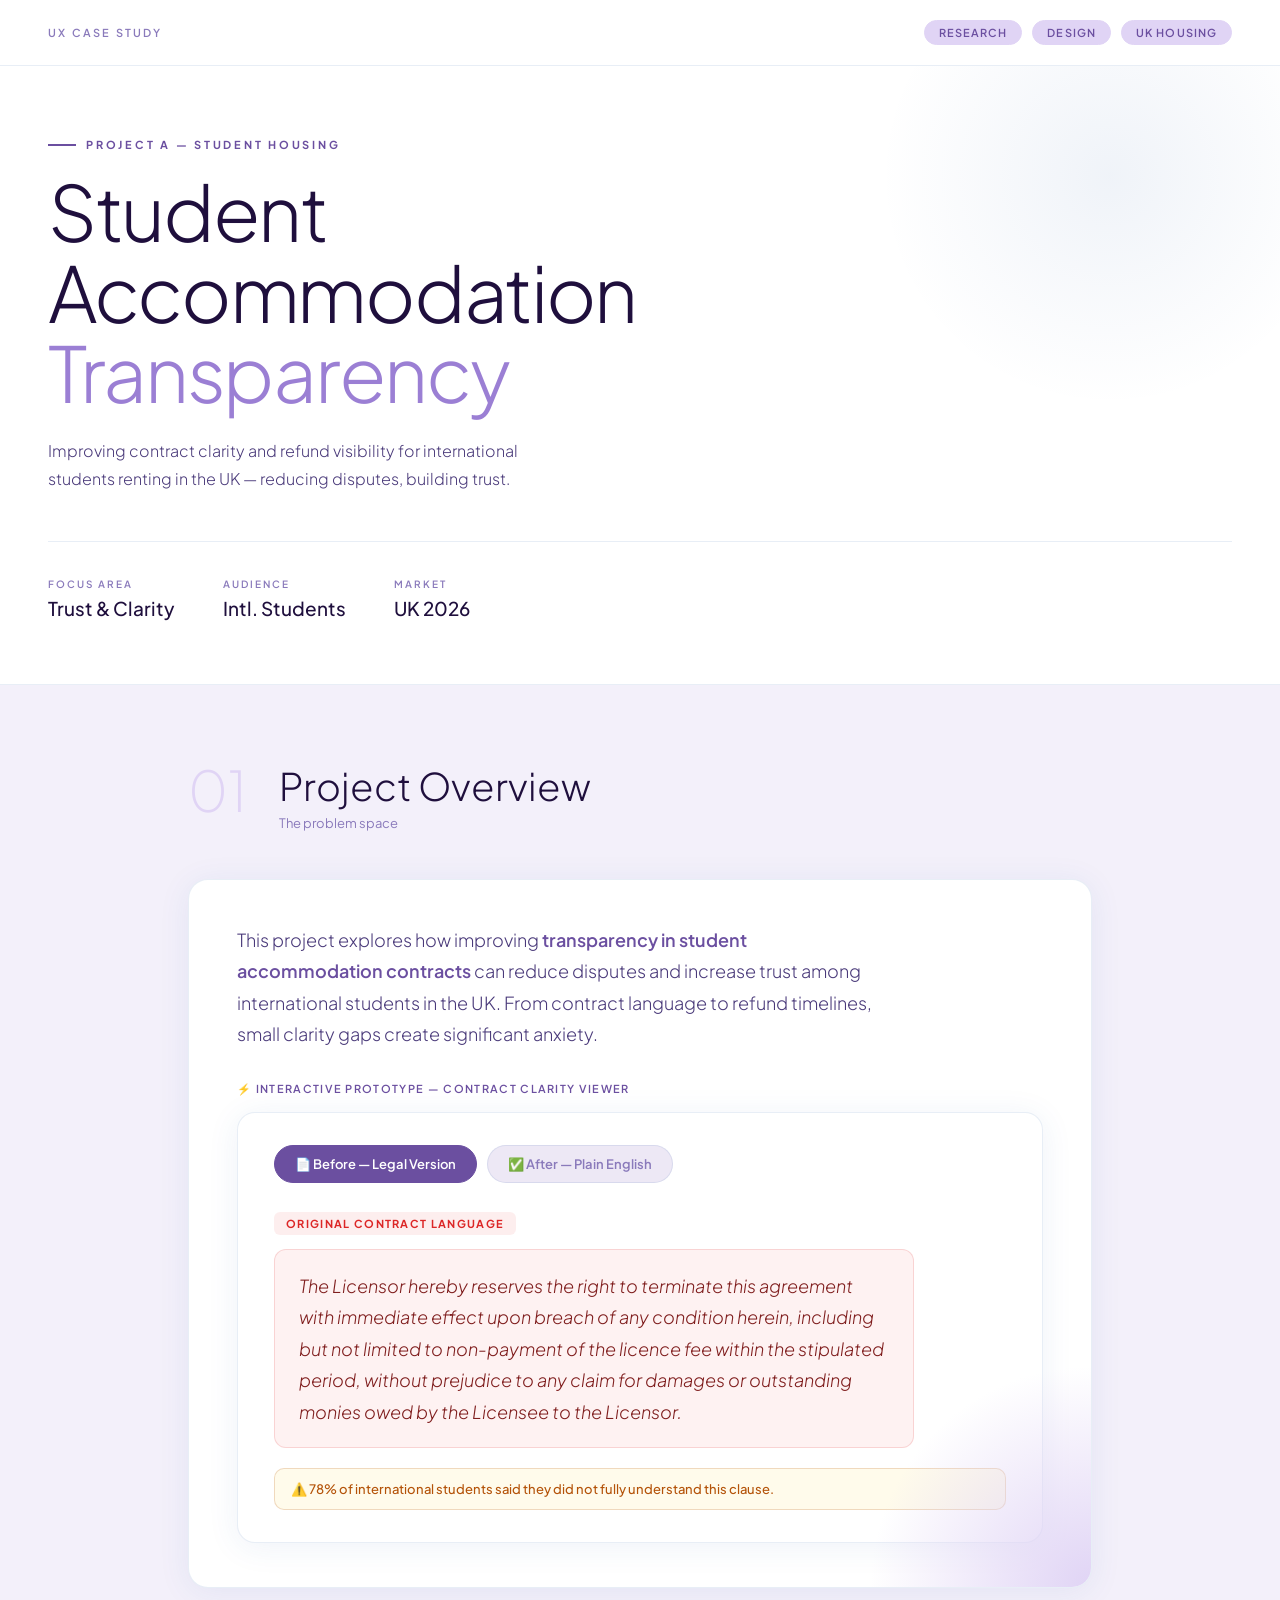
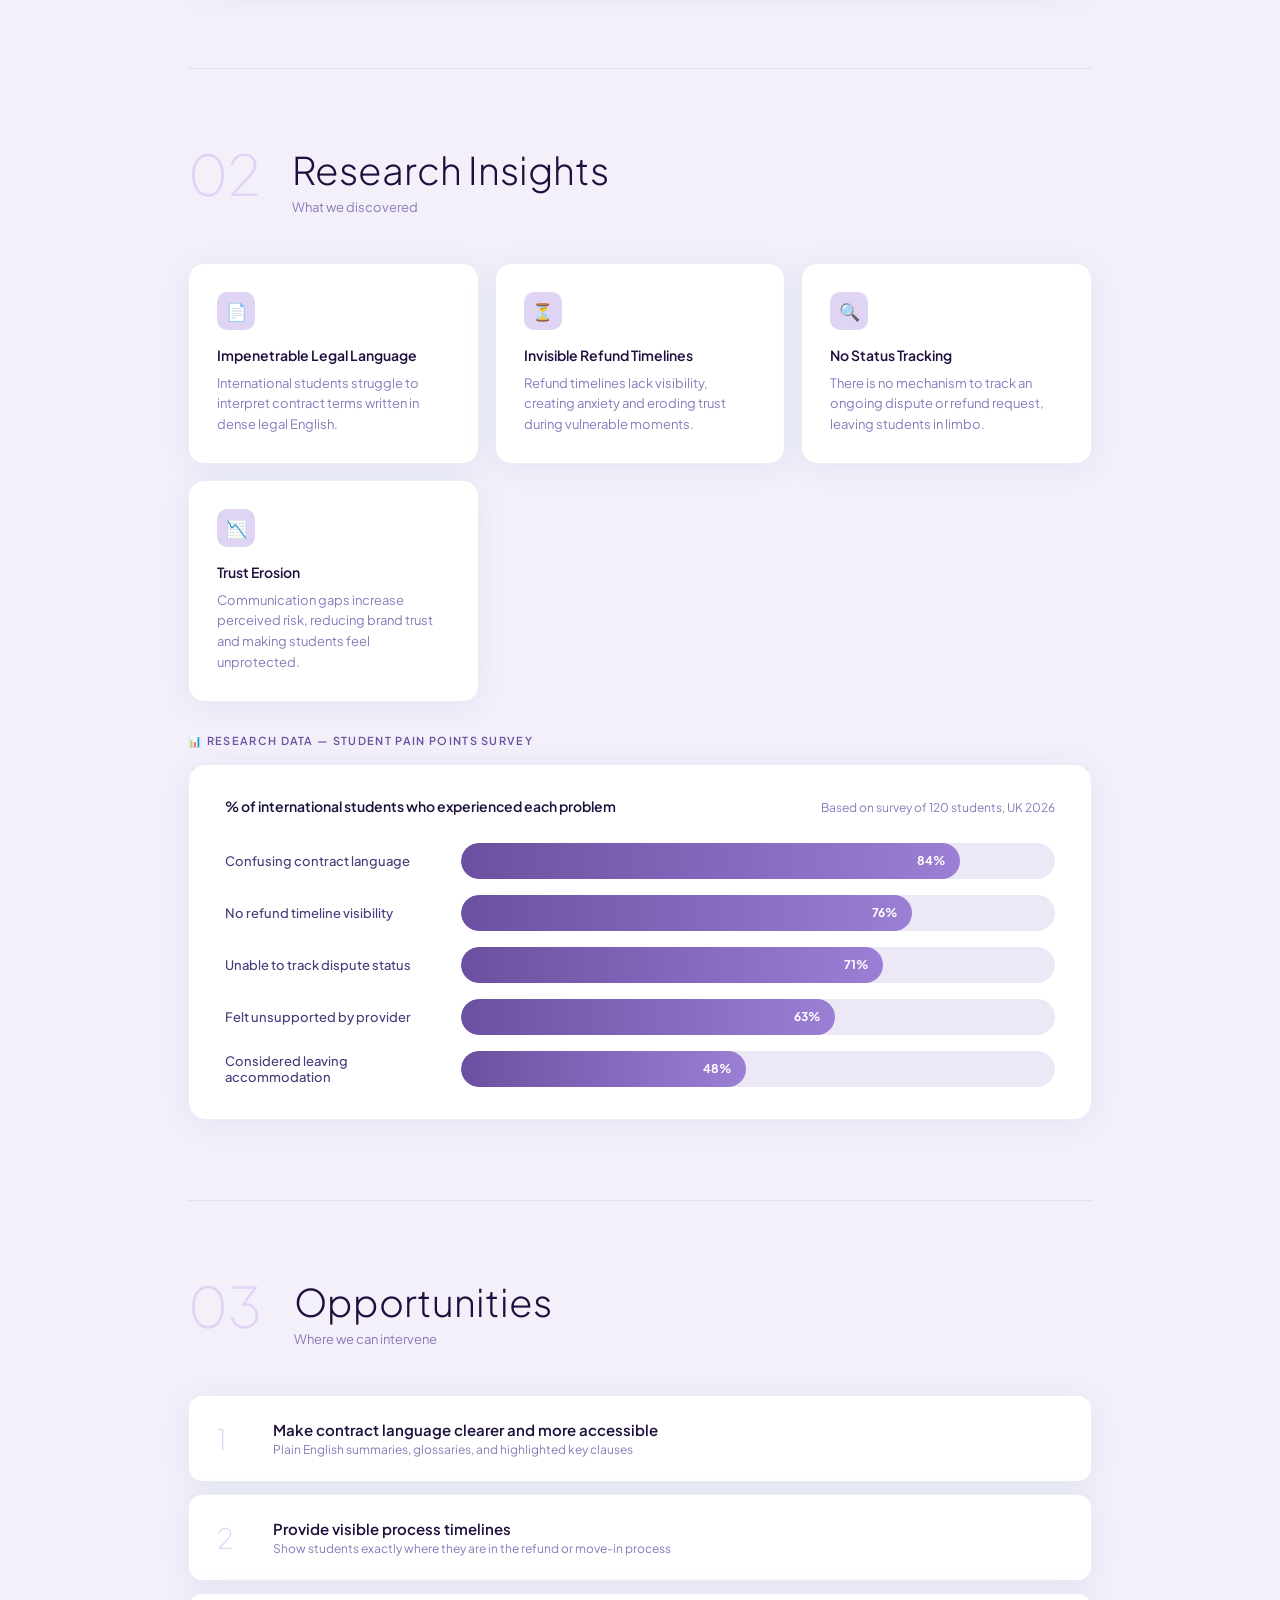
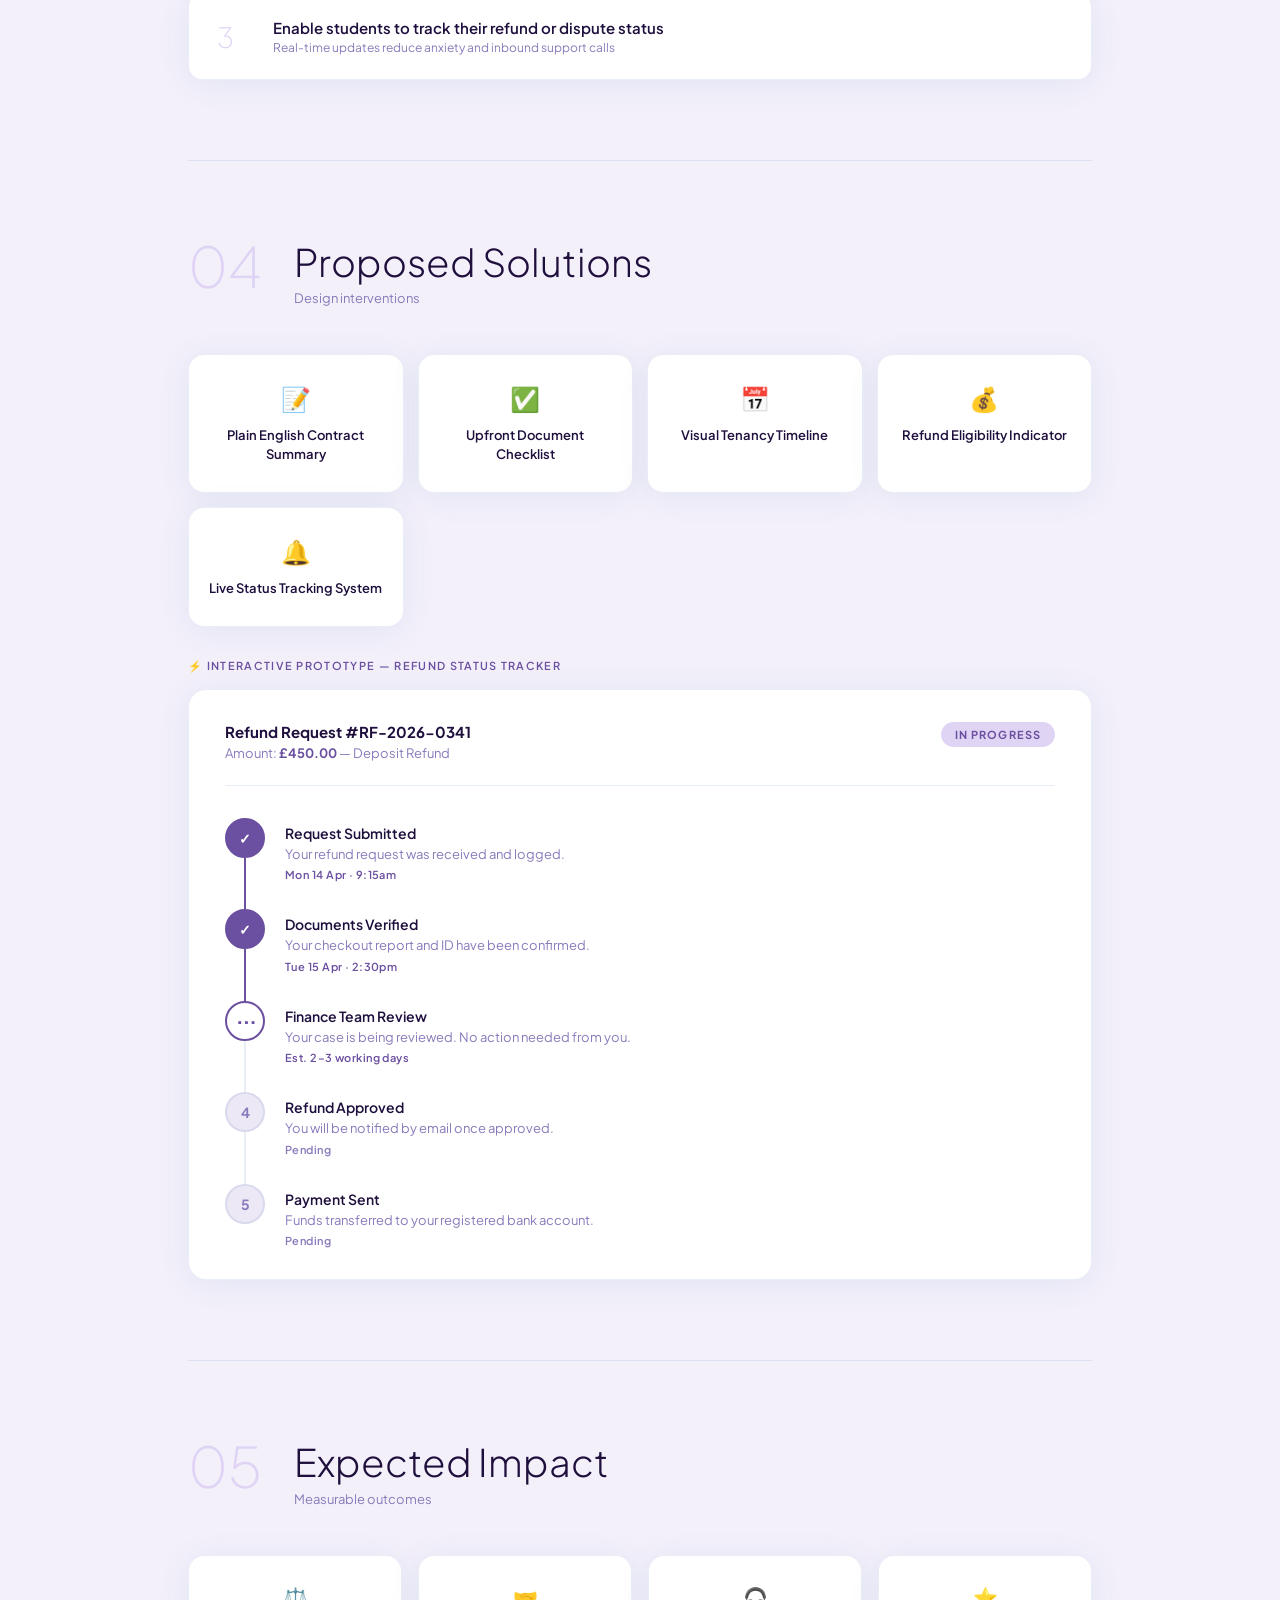
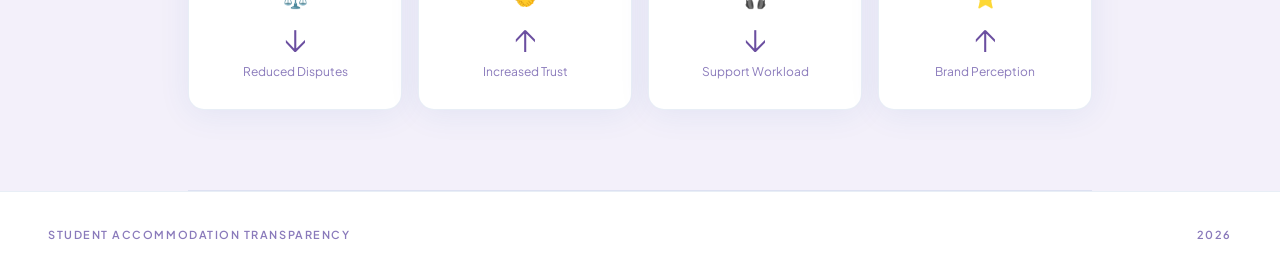
==== accommodation.html @ 25f8f803 "Add files via upload" ====
<!DOCTYPE html>
<html lang="en">
<head>
  <meta charset="UTF-8">
  <meta name="viewport" content="width=device-width, initial-scale=1.0">
  <title>Student Accommodation Transparency</title>
  <link rel="preconnect" href="https://fonts.googleapis.com">
  <link href="https://fonts.googleapis.com/css2?family=Plus+Jakarta+Sans:wght@200;300;400;500;600&display=swap" rel="stylesheet">
  <style>
*, *::before, *::after { box-sizing: border-box; margin: 0; padding: 0; }

:root {
  --bg: #F3F0FA;
  --surface: #FFFFFF;
  --surface-2: #EDE8F5;
  --blue: #6B4FA0;
  --blue-light: #9B7FD4;
  --blue-pale: #E0D4F5;
  --ink: #1F0F3D;
  --ink-mid: #4A3A7A;
  --muted: #8A7ABB;
  --border: rgba(36, 87, 164, 0.1);
  --shadow: 0 4px 32px rgba(36, 87, 164, 0.08);
}

html { scroll-behavior: smooth; }

body {
  font-family: 'Plus Jakarta Sans', sans-serif;
  background: var(--bg);
  color: var(--ink);
  overflow-x: hidden;
}

/* ── NAV ── */
.nav {
  display: flex;
  justify-content: space-between;
  align-items: center;
  padding: 20px 48px;
  background: var(--surface);
  border-bottom: 1px solid var(--border);
  position: sticky;
  top: 0;
  z-index: 100;
}

.nav-label {
  font-size: 11px;
  letter-spacing: 0.2em;
  text-transform: uppercase;
  color: var(--muted);
  font-weight: 600;
}

.nav-tags { display: flex; gap: 10px; }

.tag {
  font-size: 11px;
  letter-spacing: 0.1em;
  text-transform: uppercase;
  padding: 5px 14px;
  border: 1px solid var(--blue-pale);
  border-radius: 100px;
  color: var(--blue);
  font-weight: 600;
  background: var(--blue-pale);
}

/* ── HERO ── */
.hero {
  padding: 72px 48px 64px;
  background: var(--surface);
  border-bottom: 1px solid var(--border);
  position: relative;
  overflow: hidden;
}

.hero::before {
  content: '';
  position: absolute;
  top: -140px; right: -80px;
  width: 500px; height: 500px;
  background: radial-gradient(circle, rgba(36, 87, 164, 0.07) 0%, transparent 65%);
  pointer-events: none;
}

.hero-eyebrow {
  font-size: 11px;
  letter-spacing: 0.25em;
  text-transform: uppercase;
  color: var(--blue);
  font-weight: 700;
  margin-bottom: 20px;
  display: flex;
  align-items: center;
  gap: 10px;
}

.hero-eyebrow::before {
  content: '';
  display: inline-block;
  width: 28px; height: 2px;
  background: var(--blue);
}

.hero-title {
  font-family: 'Plus Jakarta Sans', sans-serif;
  font-size: clamp(40px, 6vw, 80px);
  font-weight: 300;
  line-height: 1.05;
  letter-spacing: -0.03em;
  color: var(--ink);
  margin-bottom: 24px;
}

.hero-accent { color: var(--blue-light); }

.hero-desc {
  font-size: 16px;
  line-height: 1.75;
  color: var(--ink-mid);
  font-weight: 300;
  max-width: 500px;
  margin-bottom: 48px;
}

.hero-stats {
  display: flex;
  gap: 48px;
  padding-top: 36px;
  border-top: 1px solid var(--border);
  flex-wrap: wrap;
}

.stat-label {
  font-size: 10px;
  letter-spacing: 0.2em;
  text-transform: uppercase;
  color: var(--muted);
  font-weight: 600;
  margin-bottom: 6px;
}

.stat-value {
  font-family: 'Plus Jakarta Sans', sans-serif;
  font-size: 19px;
  font-weight: 500;
  color: var(--ink);
}

/* ── LAYOUT ── */
.container {
  max-width: 1000px;
  margin: 0 auto;
  padding: 0 48px;
}

.section {
  padding: 80px 0;
  border-bottom: 1px solid var(--border);
  opacity: 0;
  transform: translateY(28px);
  transition: opacity 0.7s ease, transform 0.7s ease;
}

.section.visible { opacity: 1; transform: none; }

.section-header {
  display: flex;
  align-items: flex-start;
  gap: 32px;
  margin-bottom: 48px;
}

.section-number {
  font-family: 'Plus Jakarta Sans', sans-serif;
  font-size: 56px;
  font-weight: 200;
  color: var(--blue-pale);
  line-height: 1;
  flex-shrink: 0;
  margin-top: -4px;
}

.section-title {
  font-family: 'Plus Jakarta Sans', sans-serif;
  font-size: clamp(24px, 3vw, 38px);
  font-weight: 300;
  line-height: 1.1;
  color: var(--ink);
}

.section-sub {
  font-size: 13px;
  color: var(--muted);
  margin-top: 8px;
  font-weight: 400;
}

/* ── OVERVIEW ── */
.overview-card {
  background: var(--surface);
  border: 1px solid var(--border);
  border-radius: 20px;
  padding: 44px 48px;
  box-shadow: var(--shadow);
  position: relative;
  overflow: hidden;
}

.overview-card::after {
  content: '';
  position: absolute;
  bottom: 0; right: 0;
  width: 240px; height: 240px;
  background: radial-gradient(circle at bottom right, var(--blue-pale), transparent 65%);
  pointer-events: none;
}

.overview-card p {
  font-size: 18px;
  line-height: 1.75;
  font-weight: 300;
  color: var(--ink-mid);
  max-width: 640px;
}

.overview-card p strong { color: var(--blue); font-weight: 600; }

/* ── MOCKUP FRAME ── */
.mockup-frame {
  width: 100%;
  height: 180px;
  background: var(--surface-2);
  border: 1.5px dashed var(--blue-pale);
  border-radius: 14px;
  margin-top: 28px;
  display: flex;
  align-items: center;
  justify-content: center;
  gap: 10px;
  color: var(--muted);
  font-size: 11px;
  letter-spacing: 0.18em;
  text-transform: uppercase;
  font-weight: 600;
}

/* ── RESEARCH INSIGHTS ── */
.insight-grid {
  display: grid;
  grid-template-columns: repeat(auto-fit, minmax(220px, 1fr));
  gap: 16px;
}

.insight-card {
  background: var(--surface);
  border: 1px solid var(--border);
  border-radius: 16px;
  padding: 28px;
  box-shadow: var(--shadow);
  transition: border-color 0.3s, transform 0.3s;
}

.insight-card:hover {
  border-color: var(--blue-light);
  transform: translateY(-4px);
}

.insight-icon {
  width: 38px; height: 38px;
  background: var(--blue-pale);
  border-radius: 10px;
  display: flex;
  align-items: center;
  justify-content: center;
  font-size: 17px;
  margin-bottom: 16px;
}

.insight-card h3 { font-size: 14px; font-weight: 600; line-height: 1.4; margin-bottom: 7px; }
.insight-card p  { font-size: 13px; color: var(--muted); line-height: 1.6; }

/* ── OPPORTUNITIES ── */
.opp-list { display: flex; flex-direction: column; gap: 12px; }

.opp-item {
  display: flex;
  align-items: center;
  gap: 24px;
  padding: 24px 28px;
  background: var(--surface);
  border: 1px solid var(--border);
  border-radius: 14px;
  box-shadow: var(--shadow);
  transition: border-color 0.3s;
}

.opp-item:hover { border-color: var(--blue-light); }

.opp-num {
  font-family: 'Plus Jakarta Sans', sans-serif;
  font-size: 28px;
  font-weight: 200;
  color: var(--blue-pale);
  width: 32px;
  flex-shrink: 0;
}

.opp-text { font-size: 15px; font-weight: 600; color: var(--ink); }
.opp-sub  { font-size: 12px; color: var(--muted); margin-top: 3px; }

/* ── SOLUTIONS ── */
.solution-grid {
  display: grid;
  grid-template-columns: repeat(auto-fit, minmax(170px, 1fr));
  gap: 14px;
}

.solution-card {
  background: var(--surface);
  border: 1px solid var(--border);
  border-radius: 16px;
  padding: 28px 18px;
  text-align: center;
  box-shadow: var(--shadow);
  transition: background 0.3s, border-color 0.3s, transform 0.3s;
}

.solution-card:hover {
  background: var(--blue-pale);
  border-color: var(--blue-light);
  transform: translateY(-5px);
}

.sol-icon { font-size: 24px; margin-bottom: 12px; }
.solution-card h3 { font-size: 13px; font-weight: 600; line-height: 1.45; color: var(--ink); }

/* ── IMPACT ── */
.impact-row {
  display: grid;
  grid-template-columns: repeat(4, 1fr);
  gap: 16px;
}

@media (max-width: 640px) {
  .impact-row { grid-template-columns: repeat(2, 1fr); }
}

.impact-card {
  background: var(--surface);
  border: 1px solid var(--border);
  border-radius: 16px;
  padding: 28px 16px;
  text-align: center;
  box-shadow: var(--shadow);
}

.impact-icon  { font-size: 20px; margin-bottom: 10px; }

.impact-value {
  font-family: 'Plus Jakarta Sans', sans-serif;
  font-size: 36px;
  font-weight: 300;
  color: var(--blue);
  line-height: 1;
  margin-bottom: 7px;
}

.impact-label { font-size: 12px; color: var(--muted); line-height: 1.5; }

/* ── FOOTER ── */
.footer {
  padding: 36px 48px;
  background: var(--surface);
  border-top: 1px solid var(--border);
  display: flex;
  justify-content: space-between;
  align-items: center;
  color: var(--muted);
  font-size: 11px;
  letter-spacing: 0.14em;
  text-transform: uppercase;
  font-weight: 600;
}

/* ── PROTO LABEL ── */
.proto-label {
  font-size: 11px; font-weight: 600; letter-spacing: 0.12em;
  text-transform: uppercase; color: var(--blue);
  margin-bottom: 16px; margin-top: 32px;
  display: flex; align-items: center; gap: 8px;
}

/* ── CONTRACT CLARITY VIEWER ── */
.contract-viewer {
  background: var(--surface);
  border: 1px solid var(--border);
  border-radius: 18px;
  padding: 32px 36px;
  box-shadow: var(--shadow);
}

.cv-toggle {
  display: flex; gap: 10px; margin-bottom: 28px; flex-wrap: wrap;
}

.cv-btn {
  padding: 10px 20px; border-radius: 100px;
  border: 1.5px solid var(--border);
  background: var(--surface-2); color: var(--muted);
  font-size: 13px; font-weight: 600;
  font-family: 'Plus Jakarta Sans', sans-serif;
  cursor: pointer; transition: all 0.25s;
}
.cv-btn.active {
  background: var(--blue); border-color: var(--blue);
  color: #fff;
}
.cv-btn:hover:not(.active) { border-color: var(--blue-light); color: var(--blue); }

.cv-content { transition: opacity 0.3s; }
.cv-content.hidden { display: none; }

.cv-label {
  font-size: 11px; font-weight: 700; letter-spacing: 0.12em;
  text-transform: uppercase; margin-bottom: 14px;
  padding: 5px 12px; border-radius: 6px; display: inline-block;
}
.cv-label.bad  { background: rgba(220,38,38,0.08); color: #dc2626; }
.cv-label.good { background: rgba(22,163,74,0.08); color: #16a34a; }

.cv-text {
  font-size: 15px; line-height: 1.75; margin-bottom: 20px;
  padding: 20px 24px; border-radius: 12px;
}
.cv-text.legal {
  background: #fef2f2; color: #7f1d1d;
  border: 1px solid rgba(220,38,38,0.15);
  font-style: italic;
}
.cv-text.plain {
  background: #f0fdf4; color: #14532d;
  border: 1px solid rgba(22,163,74,0.15);
}

.cv-warning {
  font-size: 13px; color: #b45309;
  background: #fffbeb; border: 1px solid rgba(180,83,9,0.2);
  padding: 12px 16px; border-radius: 10px; font-weight: 500;
}
.cv-tip {
  font-size: 13px; color: #15803d;
  background: #f0fdf4; border: 1px solid rgba(22,163,74,0.2);
  padding: 12px 16px; border-radius: 10px; font-weight: 500;
}

/* ── BAR CHART ── */
.chart-widget {
  background: var(--surface);
  border: 1px solid var(--border);
  border-radius: 18px;
  padding: 32px 36px;
  box-shadow: var(--shadow);
}

.chart-header {
  display: flex; justify-content: space-between; align-items: baseline;
  margin-bottom: 28px; flex-wrap: wrap; gap: 8px;
}
.chart-title { font-size: 14px; font-weight: 600; color: var(--ink); }
.chart-note  { font-size: 12px; color: var(--muted); }

.chart-bars { display: flex; flex-direction: column; gap: 16px; }

.chart-row { display: flex; align-items: center; gap: 16px; }

.chart-label {
  font-size: 13px; color: var(--ink-mid); font-weight: 500;
  width: 220px; flex-shrink: 0;
}

.chart-bar-wrap { flex: 1; background: var(--surface-2); border-radius: 100px; height: 36px; overflow: hidden; }

.chart-bar {
  height: 100%; width: 0%;
  background: linear-gradient(90deg, #6B4FA0 0%, #9B7FD4 100%);
  border-radius: 100px;
  display: flex; align-items: center; justify-content: flex-end;
  padding-right: 14px;
  transition: width 1.2s cubic-bezier(0.4, 0, 0.2, 1);
}
.chart-bar span { font-size: 12px; font-weight: 700; color: #fff; }

/* ── REFUND TRACKER ── */
.refund-tracker {
  background: var(--surface);
  border: 1px solid var(--border);
  border-radius: 18px;
  padding: 32px 36px;
  box-shadow: var(--shadow);
}

.refund-header {
  display: flex; justify-content: space-between; align-items: flex-start;
  margin-bottom: 32px; padding-bottom: 24px;
  border-bottom: 1px solid var(--border); flex-wrap: wrap; gap: 12px;
}
.refund-title  { font-size: 15px; font-weight: 700; color: var(--ink); margin-bottom: 4px; }
.refund-amount { font-size: 13px; color: var(--muted); }
.refund-amount strong { color: var(--blue); }

.refund-badge {
  font-size: 11px; font-weight: 700; letter-spacing: 0.1em;
  text-transform: uppercase; padding: 6px 14px;
  background: var(--blue-pale); color: var(--blue);
  border-radius: 100px; flex-shrink: 0;
}

.refund-steps { display: flex; flex-direction: column; gap: 0; }

.refund-step {
  display: flex; gap: 20px;
  padding-bottom: 28px; position: relative;
}
.refund-step:last-child { padding-bottom: 0; }
.refund-step::before {
  content: ''; position: absolute;
  left: 19px; top: 40px; bottom: 0;
  width: 2px; background: var(--border);
}
.refund-step:last-child::before { display: none; }
.refund-step.done::before { background: var(--blue); }

.refund-dot {
  width: 40px; height: 40px; border-radius: 50%;
  display: flex; align-items: center; justify-content: center;
  font-size: 14px; font-weight: 700; flex-shrink: 0;
  border: 2px solid var(--border);
  background: var(--surface-2); color: var(--muted); z-index: 1;
}
.refund-step.done .refund-dot {
  background: var(--blue); border-color: var(--blue); color: #fff;
}
.refund-step.current .refund-dot {
  background: var(--surface); border-color: var(--blue);
  color: var(--blue); font-size: 20px; letter-spacing: -2px;
}

.pulse-blue { animation: pulseBlue 1.5s ease-in-out infinite; }
@keyframes pulseBlue {
  0%, 100% { box-shadow: 0 0 0 0 rgba(107,79,160,0.3); }
  50% { box-shadow: 0 0 0 8px rgba(107,79,160,0); }
}

.refund-info { padding-top: 6px; }
.refund-step-title { font-size: 14px; font-weight: 600; color: var(--ink); margin-bottom: 3px; }
.refund-step-desc  { font-size: 13px; color: var(--muted); line-height: 1.5; margin-bottom: 4px; }
.refund-step-time  { font-size: 11px; font-weight: 600; color: var(--blue); letter-spacing: 0.04em; }
.refund-step.pending .refund-step-time { color: var(--muted); }

@media (max-width: 600px) {
  .chart-label { width: 140px; font-size: 12px; }
  .cv-toggle { flex-direction: column; }
  .refund-header { flex-direction: column; }
}

  </style>
</head>
<body>

  <nav class="nav">
    <span class="nav-label">UX Case Study</span>
    <div class="nav-tags">
      <span class="tag">Research</span>
      <span class="tag">Design</span>
      <span class="tag">UK Housing</span>
    </div>
  </nav>

  <section class="hero">
    <p class="hero-eyebrow">Project A — Student Housing</p>
    <h1 class="hero-title">Student<br>Accommodation<br><span class="hero-accent">Transparency</span></h1>
    <p class="hero-desc">Improving contract clarity and refund visibility for international students renting in the UK — reducing disputes, building trust.</p>
    <div class="hero-stats">
      <div><div class="stat-label">Focus Area</div><div class="stat-value">Trust & Clarity</div></div>
      <div><div class="stat-label">Audience</div><div class="stat-value">Intl. Students</div></div>
      <div><div class="stat-label">Market</div><div class="stat-value">UK 2026</div></div>
    </div>
  </section>

  <div class="container">

    <!-- 01 OVERVIEW -->
    <section class="section" id="s1">
      <div class="section-header">
        <div class="section-number">01</div>
        <div>
          <h2 class="section-title">Project Overview</h2>
          <p class="section-sub">The problem space</p>
        </div>
      </div>
      <div class="overview-card">
        <p>This project explores how improving <strong>transparency in student accommodation contracts</strong> can reduce disputes and increase trust among international students in the UK. From contract language to refund timelines, small clarity gaps create significant anxiety.</p>
        <div class="proto-label">⚡ Interactive Prototype — Contract Clarity Viewer</div>
        <div class="contract-viewer">
          <div class="cv-toggle">
            <button class="cv-btn active" id="btnBefore" onclick="showContract('before')">📄 Before — Legal Version</button>
            <button class="cv-btn" id="btnAfter" onclick="showContract('after')">✅ After — Plain English</button>
          </div>
          <div class="cv-content" id="contractBefore">
            <div class="cv-label bad">Original Contract Language</div>
            <p class="cv-text legal">The Licensor hereby reserves the right to terminate this agreement with immediate effect upon breach of any condition herein, including but not limited to non-payment of the licence fee within the stipulated period, without prejudice to any claim for damages or outstanding monies owed by the Licensee to the Licensor.</p>
            <div class="cv-warning">⚠️ 78% of international students said they did not fully understand this clause.</div>
          </div>
          <div class="cv-content hidden" id="contractAfter">
            <div class="cv-label good">Plain English Version</div>
            <p class="cv-text plain">If you don't pay your rent on time, or break any of the rules in this contract, we can end your tenancy immediately. We may also ask you to pay any money you still owe us.</p>
            <div class="cv-tip">💡 Key point: Pay on time to avoid losing your accommodation.</div>
          </div>
        </div>
      </div>
    </section>

    <!-- 02 RESEARCH INSIGHTS -->
    <section class="section" id="s2">
      <div class="section-header">
        <div class="section-number">02</div>
        <div>
          <h2 class="section-title">Research Insights</h2>
          <p class="section-sub">What we discovered</p>
        </div>
      </div>
      <div class="insight-grid">
        <div class="insight-card">
          <div class="insight-icon">📄</div>
          <h3>Impenetrable Legal Language</h3>
          <p>International students struggle to interpret contract terms written in dense legal English.</p>
        </div>
        <div class="insight-card">
          <div class="insight-icon">⏳</div>
          <h3>Invisible Refund Timelines</h3>
          <p>Refund timelines lack visibility, creating anxiety and eroding trust during vulnerable moments.</p>
        </div>
        <div class="insight-card">
          <div class="insight-icon">🔍</div>
          <h3>No Status Tracking</h3>
          <p>There is no mechanism to track an ongoing dispute or refund request, leaving students in limbo.</p>
        </div>
        <div class="insight-card">
          <div class="insight-icon">📉</div>
          <h3>Trust Erosion</h3>
          <p>Communication gaps increase perceived risk, reducing brand trust and making students feel unprotected.</p>
        </div>
      </div>
      <div class="proto-label">📊 Research Data — Student Pain Points Survey</div>
      <div class="chart-widget">
        <div class="chart-header">
          <span class="chart-title">% of international students who experienced each problem</span>
          <span class="chart-note">Based on survey of 120 students, UK 2026</span>
        </div>
        <div class="chart-bars">
          <div class="chart-row">
            <div class="chart-label">Confusing contract language</div>
            <div class="chart-bar-wrap"><div class="chart-bar" style="--w:84%"><span>84%</span></div></div>
          </div>
          <div class="chart-row">
            <div class="chart-label">No refund timeline visibility</div>
            <div class="chart-bar-wrap"><div class="chart-bar" style="--w:76%"><span>76%</span></div></div>
          </div>
          <div class="chart-row">
            <div class="chart-label">Unable to track dispute status</div>
            <div class="chart-bar-wrap"><div class="chart-bar" style="--w:71%"><span>71%</span></div></div>
          </div>
          <div class="chart-row">
            <div class="chart-label">Felt unsupported by provider</div>
            <div class="chart-bar-wrap"><div class="chart-bar" style="--w:63%"><span>63%</span></div></div>
          </div>
          <div class="chart-row">
            <div class="chart-label">Considered leaving accommodation</div>
            <div class="chart-bar-wrap"><div class="chart-bar" style="--w:48%"><span>48%</span></div></div>
          </div>
        </div>
      </div>
    </section>

    <!-- 03 OPPORTUNITIES -->
    <section class="section" id="s3">
      <div class="section-header">
        <div class="section-number">03</div>
        <div>
          <h2 class="section-title">Opportunities</h2>
          <p class="section-sub">Where we can intervene</p>
        </div>
      </div>
      <div class="opp-list">
        <div class="opp-item">
          <div class="opp-num">1</div>
          <div>
            <div class="opp-text">Make contract language clearer and more accessible</div>
            <div class="opp-sub">Plain English summaries, glossaries, and highlighted key clauses</div>
          </div>
        </div>
        <div class="opp-item">
          <div class="opp-num">2</div>
          <div>
            <div class="opp-text">Provide visible process timelines</div>
            <div class="opp-sub">Show students exactly where they are in the refund or move-in process</div>
          </div>
        </div>
        <div class="opp-item">
          <div class="opp-num">3</div>
          <div>
            <div class="opp-text">Enable students to track their refund or dispute status</div>
            <div class="opp-sub">Real-time updates reduce anxiety and inbound support calls</div>
          </div>
        </div>
      </div>
    </section>

    <!-- 04 SOLUTIONS -->
    <section class="section" id="s4">
      <div class="section-header">
        <div class="section-number">04</div>
        <div>
          <h2 class="section-title">Proposed Solutions</h2>
          <p class="section-sub">Design interventions</p>
        </div>
      </div>
      <div class="solution-grid">
        <div class="solution-card"><div class="sol-icon">📝</div><h3>Plain English Contract Summary</h3></div>
        <div class="solution-card"><div class="sol-icon">✅</div><h3>Upfront Document Checklist</h3></div>
        <div class="solution-card"><div class="sol-icon">📅</div><h3>Visual Tenancy Timeline</h3></div>
        <div class="solution-card"><div class="sol-icon">💰</div><h3>Refund Eligibility Indicator</h3></div>
        <div class="solution-card"><div class="sol-icon">🔔</div><h3>Live Status Tracking System</h3></div>
      </div>
      <div class="proto-label" style="margin-top:32px;">⚡ Interactive Prototype — Refund Status Tracker</div>
      <div class="refund-tracker">
        <div class="refund-header">
          <div>
            <div class="refund-title">Refund Request #RF-2026-0341</div>
            <div class="refund-amount">Amount: <strong>£450.00</strong> — Deposit Refund</div>
          </div>
          <div class="refund-badge">In Progress</div>
        </div>
        <div class="refund-steps">
          <div class="refund-step done">
            <div class="refund-dot">✓</div>
            <div class="refund-info">
              <div class="refund-step-title">Request Submitted</div>
              <div class="refund-step-desc">Your refund request was received and logged.</div>
              <div class="refund-step-time">Mon 14 Apr · 9:15am</div>
            </div>
          </div>
          <div class="refund-step done">
            <div class="refund-dot">✓</div>
            <div class="refund-info">
              <div class="refund-step-title">Documents Verified</div>
              <div class="refund-step-desc">Your checkout report and ID have been confirmed.</div>
              <div class="refund-step-time">Tue 15 Apr · 2:30pm</div>
            </div>
          </div>
          <div class="refund-step current">
            <div class="refund-dot pulse-blue">⋯</div>
            <div class="refund-info">
              <div class="refund-step-title">Finance Team Review</div>
              <div class="refund-step-desc">Your case is being reviewed. No action needed from you.</div>
              <div class="refund-step-time">Est. 2–3 working days</div>
            </div>
          </div>
          <div class="refund-step pending">
            <div class="refund-dot">4</div>
            <div class="refund-info">
              <div class="refund-step-title">Refund Approved</div>
              <div class="refund-step-desc">You will be notified by email once approved.</div>
              <div class="refund-step-time">Pending</div>
            </div>
          </div>
          <div class="refund-step pending">
            <div class="refund-dot">5</div>
            <div class="refund-info">
              <div class="refund-step-title">Payment Sent</div>
              <div class="refund-step-desc">Funds transferred to your registered bank account.</div>
              <div class="refund-step-time">Pending</div>
            </div>
          </div>
        </div>
      </div>
    </section>

    <!-- 05 IMPACT -->
    <section class="section" id="s5">
      <div class="section-header">
        <div class="section-number">05</div>
        <div>
          <h2 class="section-title">Expected Impact</h2>
          <p class="section-sub">Measurable outcomes</p>
        </div>
      </div>
      <div class="impact-row">
        <div class="impact-card"><div class="impact-icon">⚖️</div><div class="impact-value">↓</div><div class="impact-label">Reduced Disputes</div></div>
        <div class="impact-card"><div class="impact-icon">🤝</div><div class="impact-value">↑</div><div class="impact-label">Increased Trust</div></div>
        <div class="impact-card"><div class="impact-icon">🎧</div><div class="impact-value">↓</div><div class="impact-label">Support Workload</div></div>
        <div class="impact-card"><div class="impact-icon">⭐</div><div class="impact-value">↑</div><div class="impact-label">Brand Perception</div></div>
      </div>
    </section>

  </div>

  <footer class="footer">
    <span>Student Accommodation Transparency</span>
    <span>2026</span>
  </footer>

  <script>
    const obs = new IntersectionObserver(entries => {
      entries.forEach(e => { if (e.isIntersecting) e.target.classList.add('visible'); });
    }, { threshold: 0.1 });
    document.querySelectorAll('.section').forEach(s => obs.observe(s));

    function showContract(type) {
      document.getElementById('contractBefore').classList.toggle('hidden', type !== 'before');
      document.getElementById('contractAfter').classList.toggle('hidden', type !== 'after');
      document.getElementById('btnBefore').classList.toggle('active', type === 'before');
      document.getElementById('btnAfter').classList.toggle('active', type === 'after');
    }

    // Animate bars on scroll
    const barObs = new IntersectionObserver(entries => {
      entries.forEach(e => {
        if (e.isIntersecting) {
          e.target.querySelectorAll('.chart-bar').forEach(bar => {
            bar.style.width = bar.style.getPropertyValue('--w');
          });
        }
      });
    }, { threshold: 0.2 });
    document.querySelectorAll('.chart-widget').forEach(w => barObs.observe(w));
  </script>

</body>
</html>
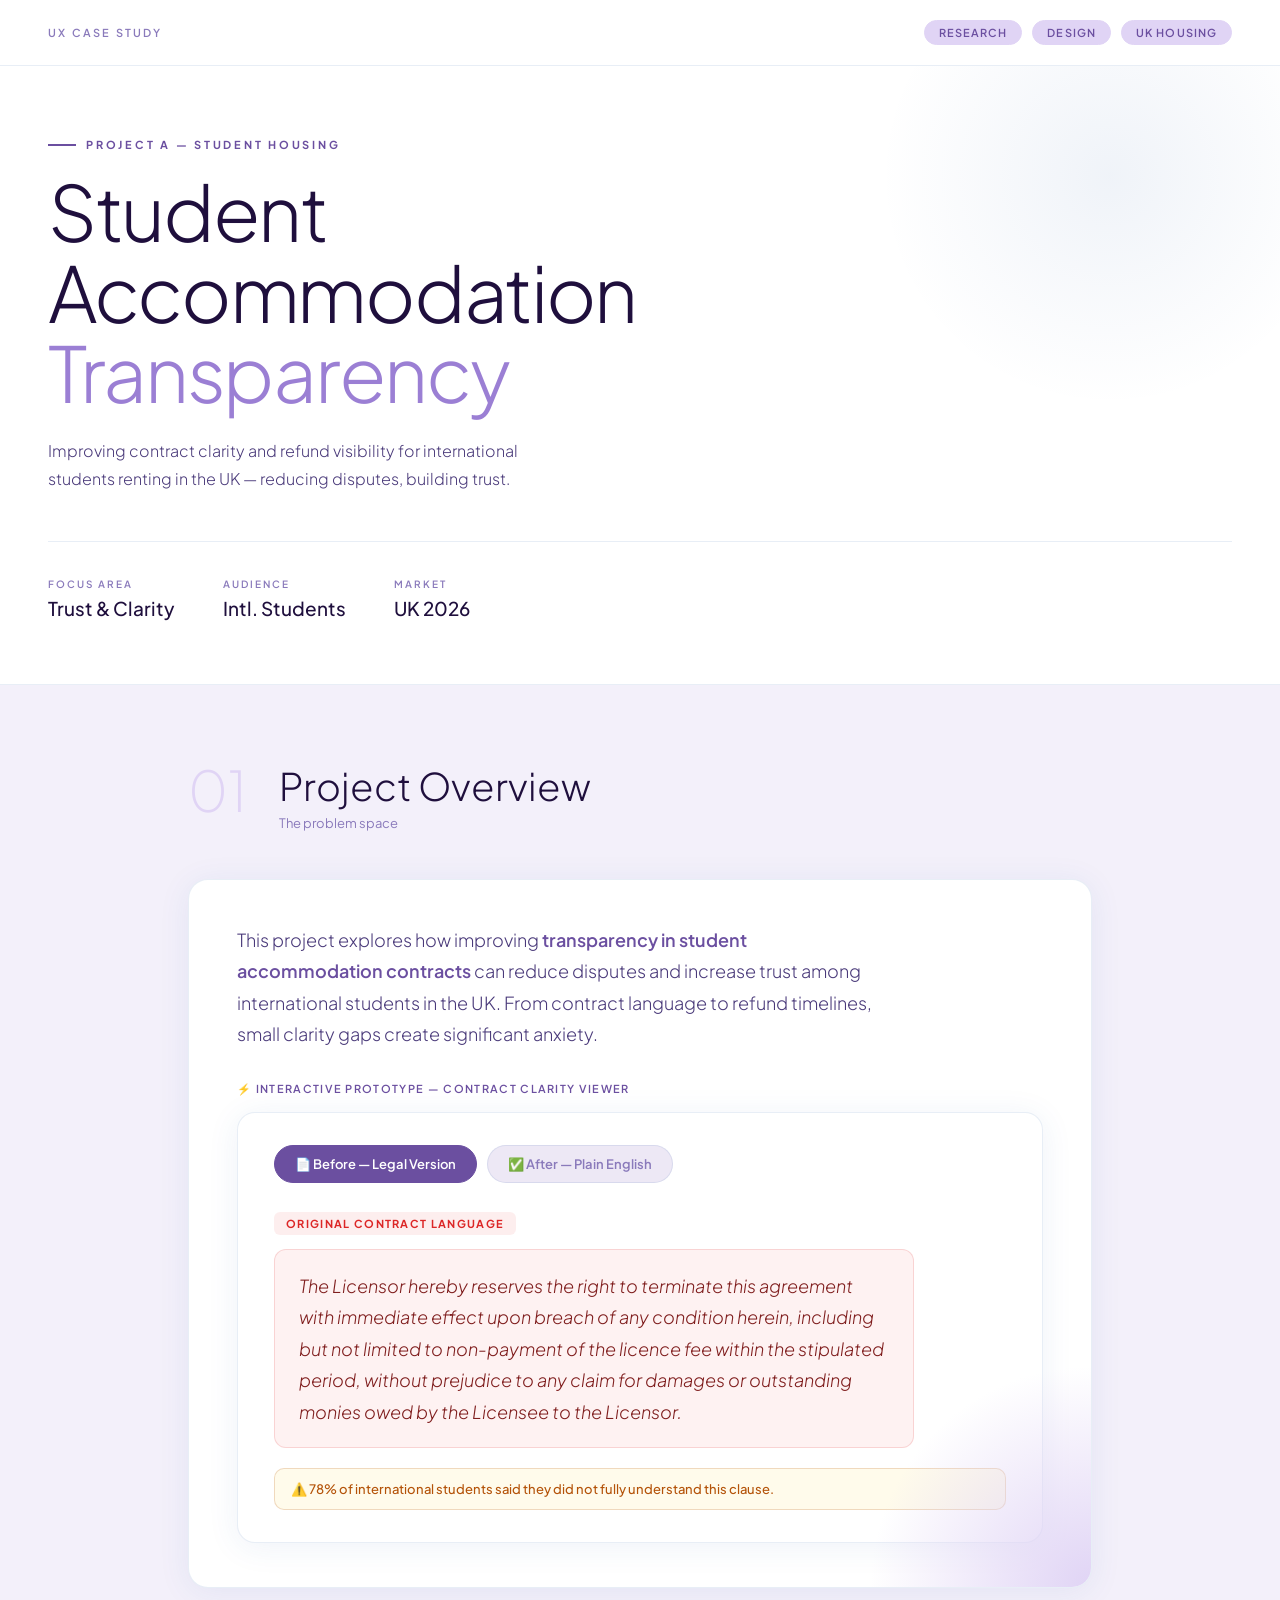
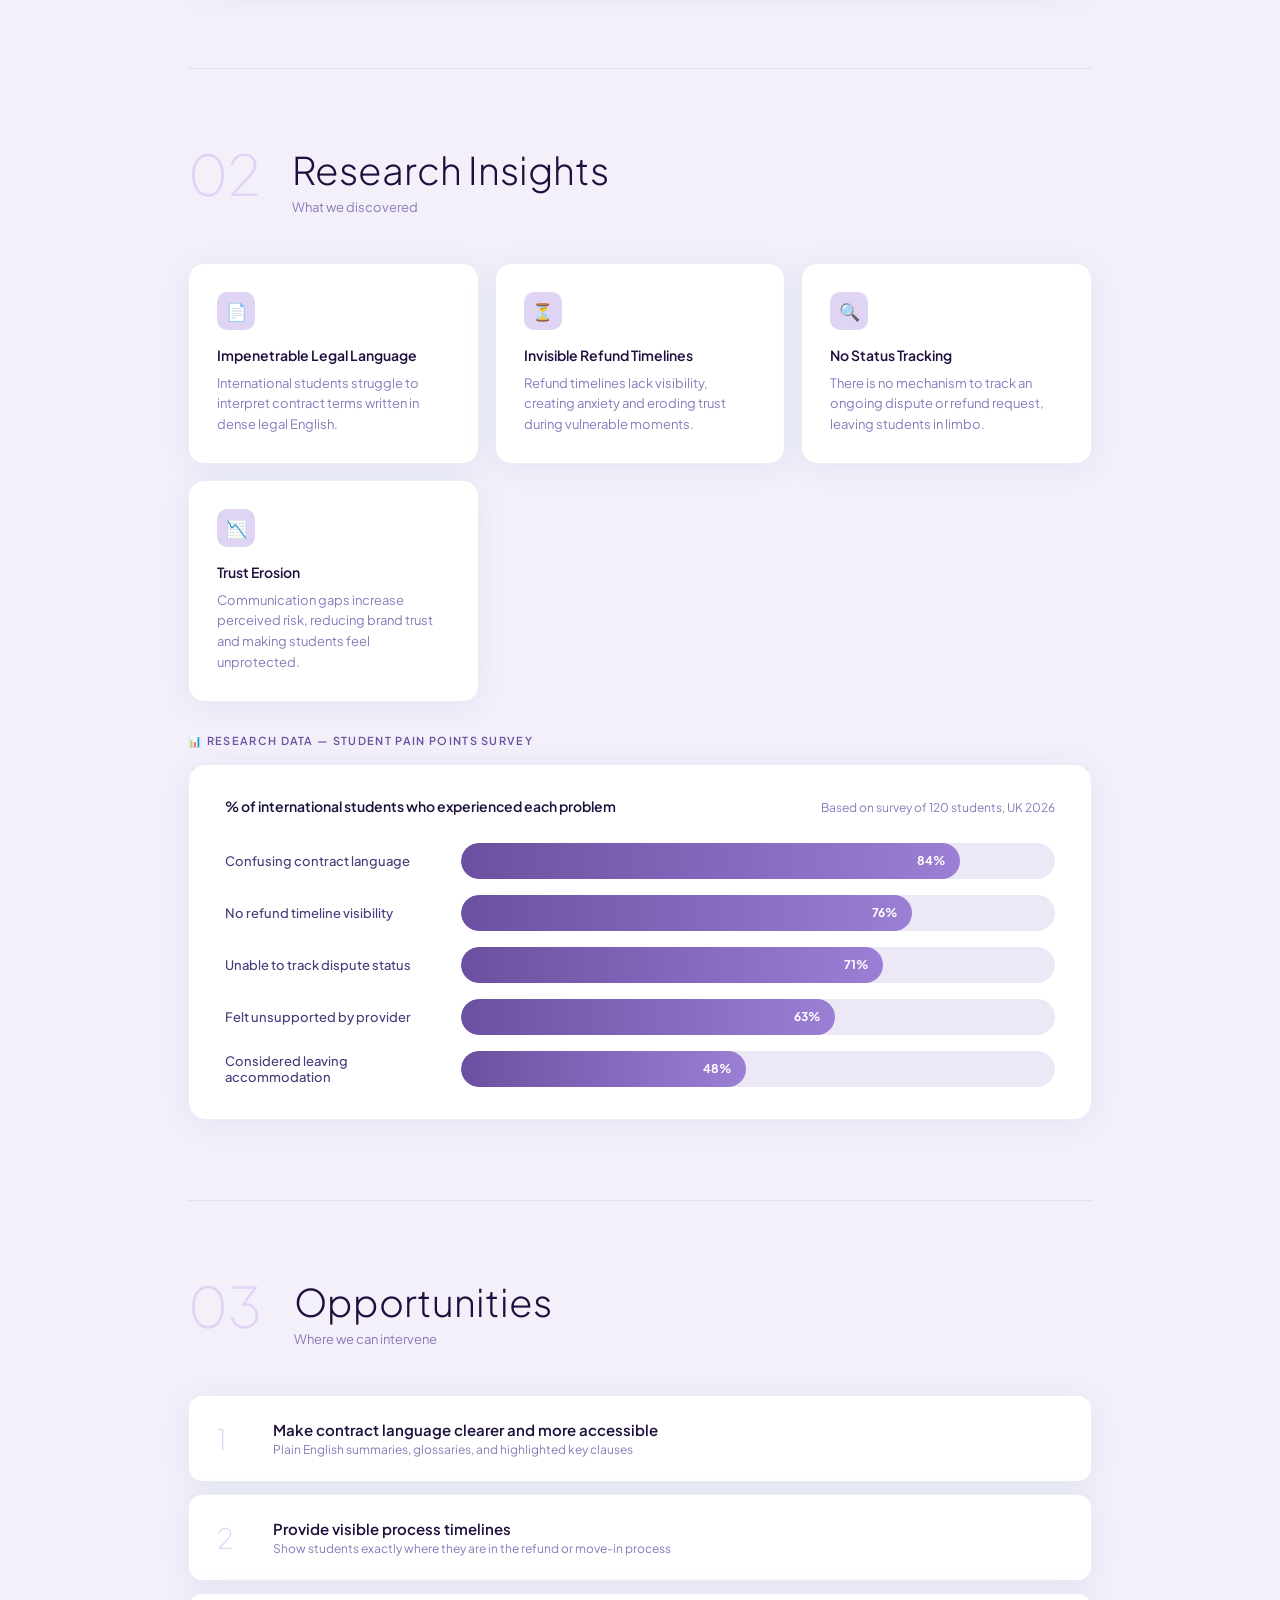
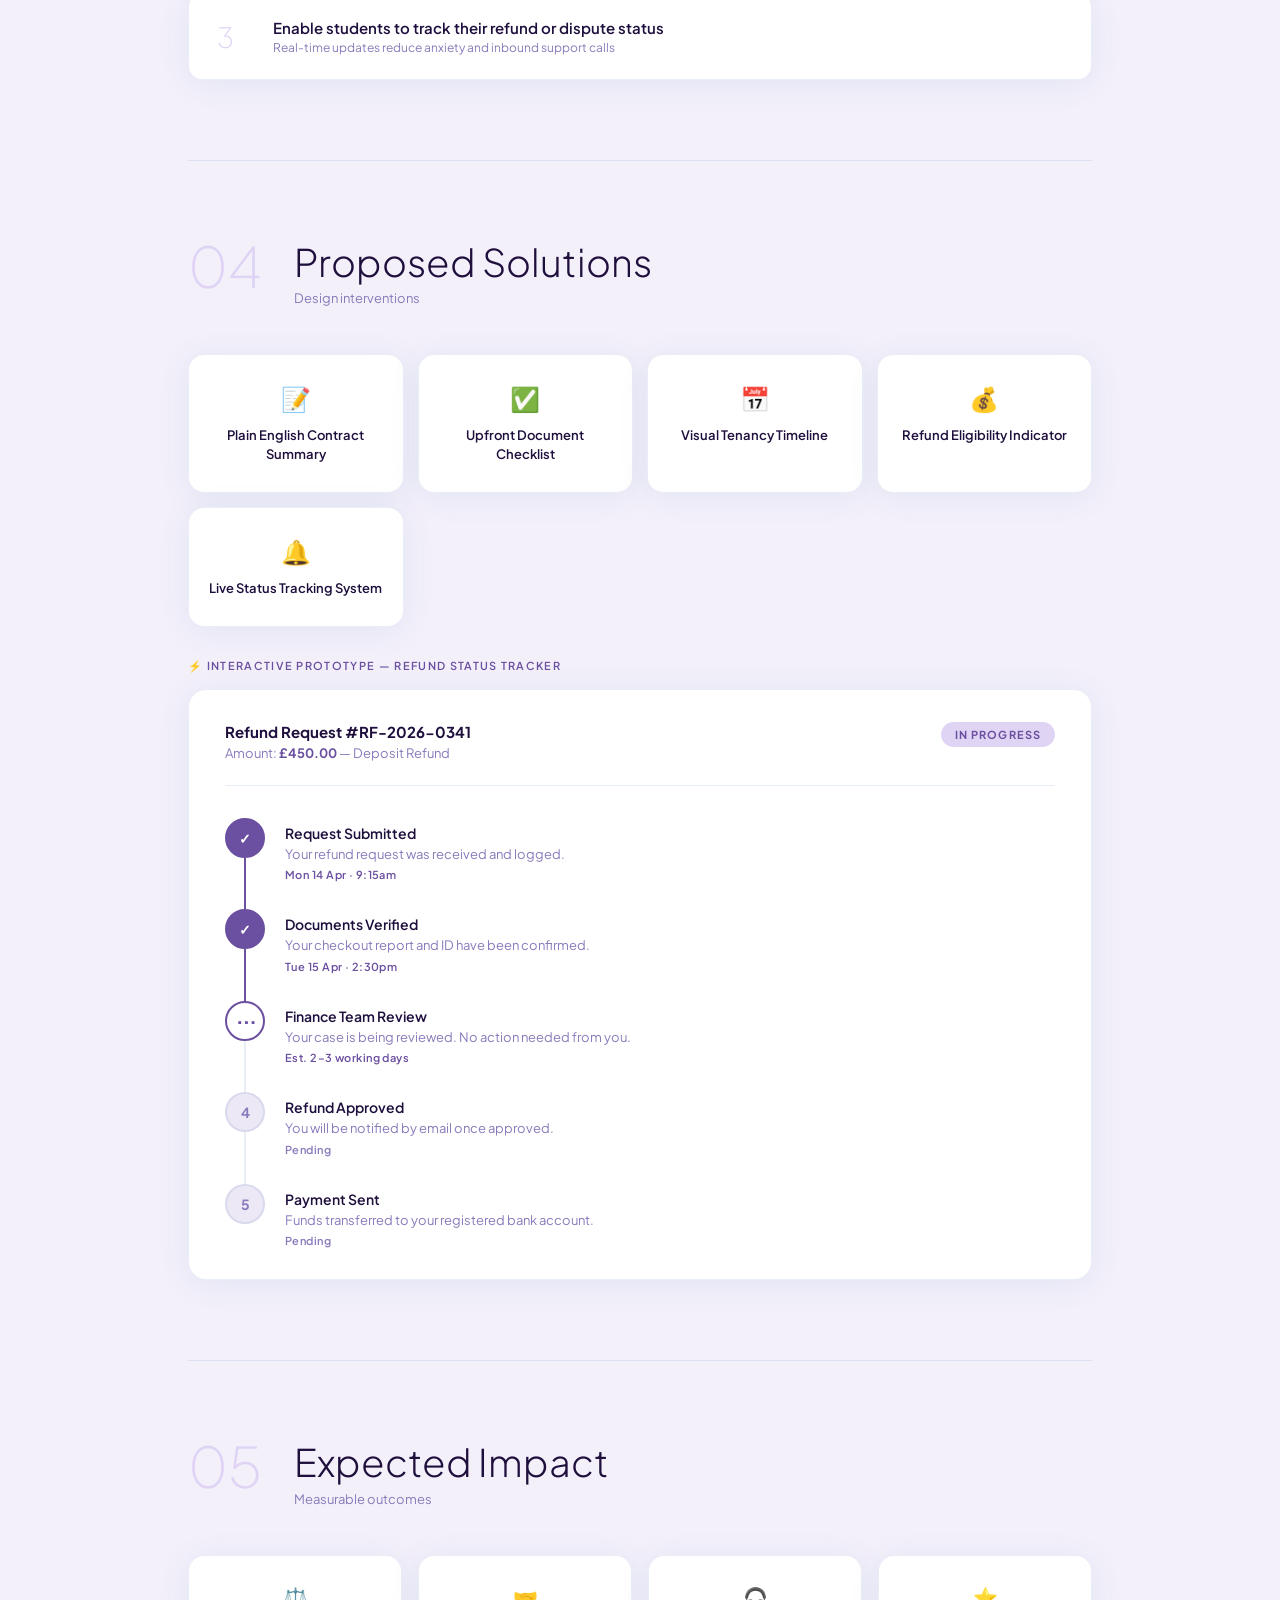
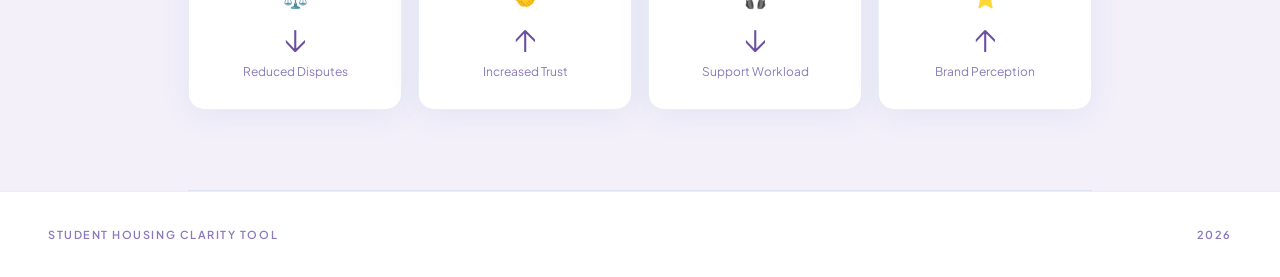
==== commit 1d76fb1c: "Update accommodation.html" ====
--- a/accommodation.html
+++ b/accommodation.html
@@ -3,7 +3,7 @@
 <head>
   <meta charset="UTF-8">
   <meta name="viewport" content="width=device-width, initial-scale=1.0">
-  <title>Student Accommodation Transparency</title>
+  <title>Student Housing Clarity Tool</title>
   <link rel="preconnect" href="https://fonts.googleapis.com">
   <link href="https://fonts.googleapis.com/css2?family=Plus+Jakarta+Sans:wght@200;300;400;500;600&display=swap" rel="stylesheet">
   <style>
@@ -809,7 +809,7 @@
   </div>
 
   <footer class="footer">
-    <span>Student Accommodation Transparency</span>
+    <span>Student Housing Clarity Tool</span>
     <span>2026</span>
   </footer>
 
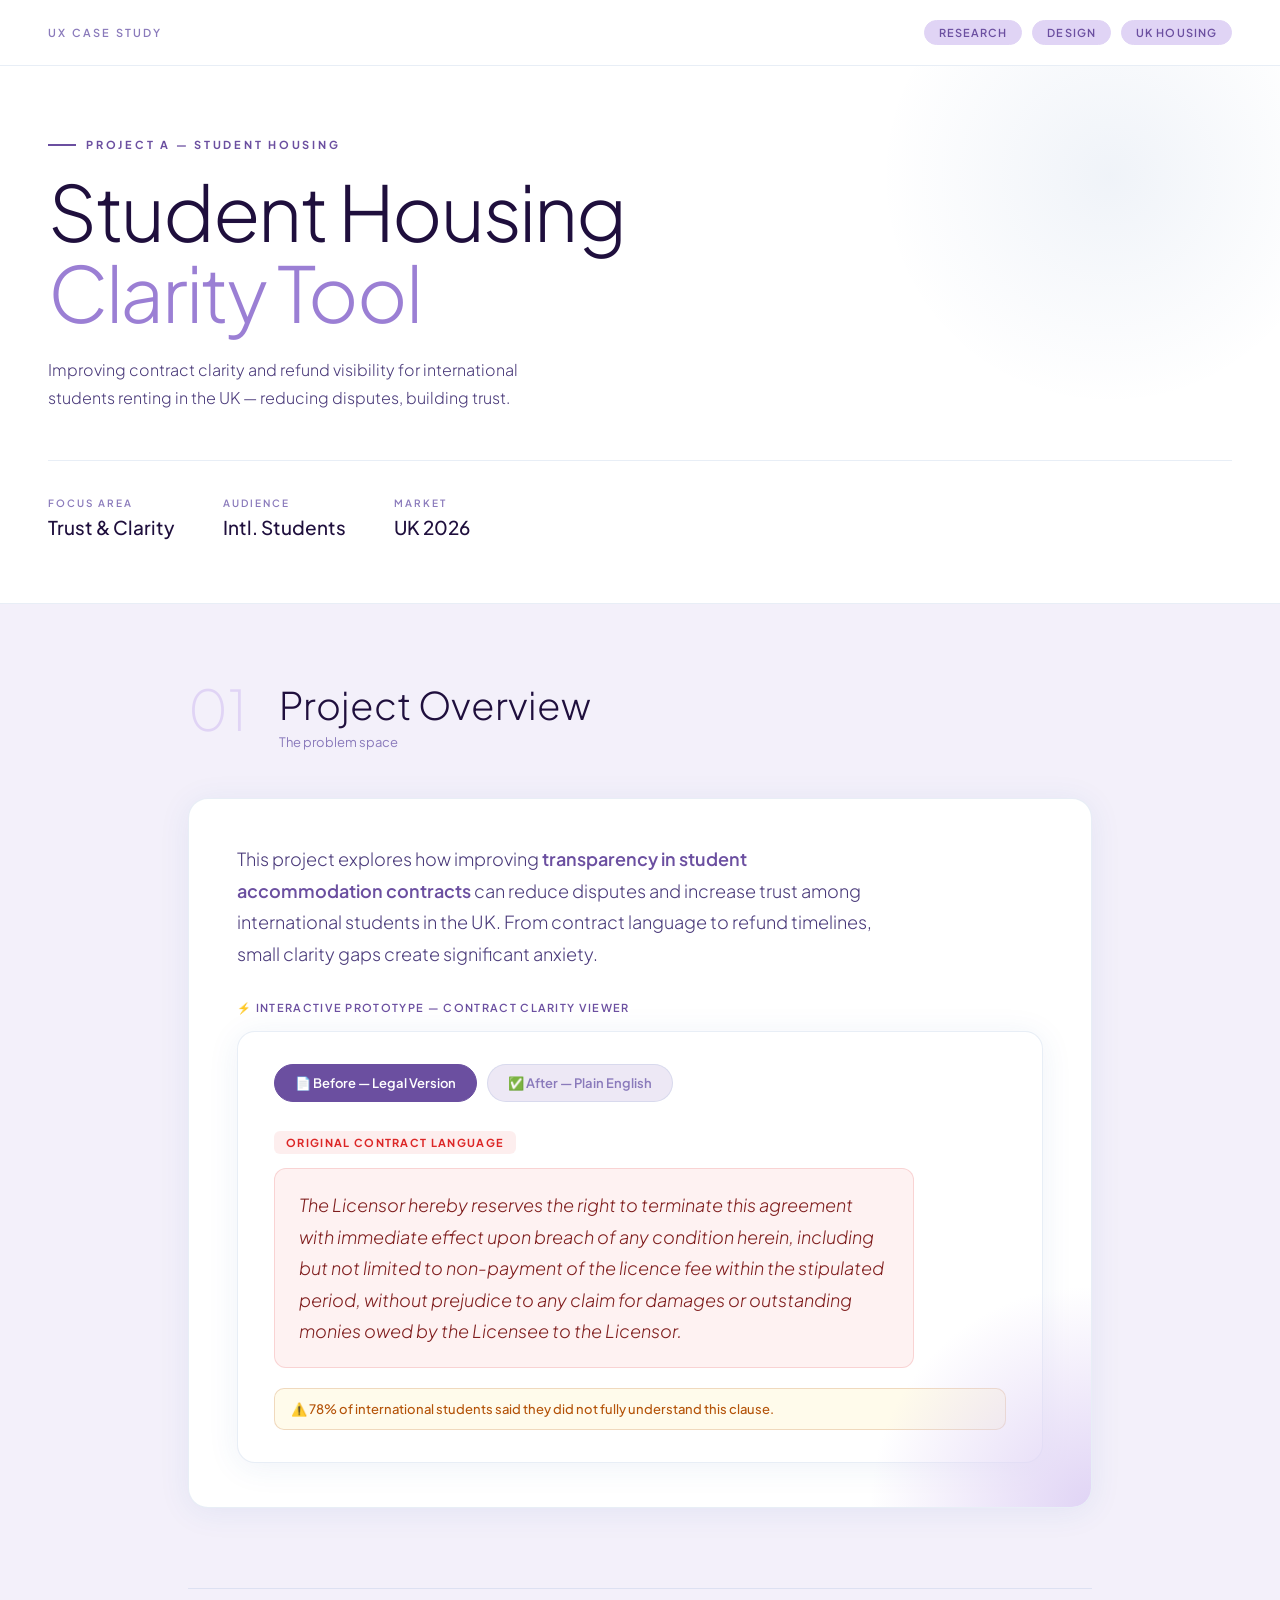
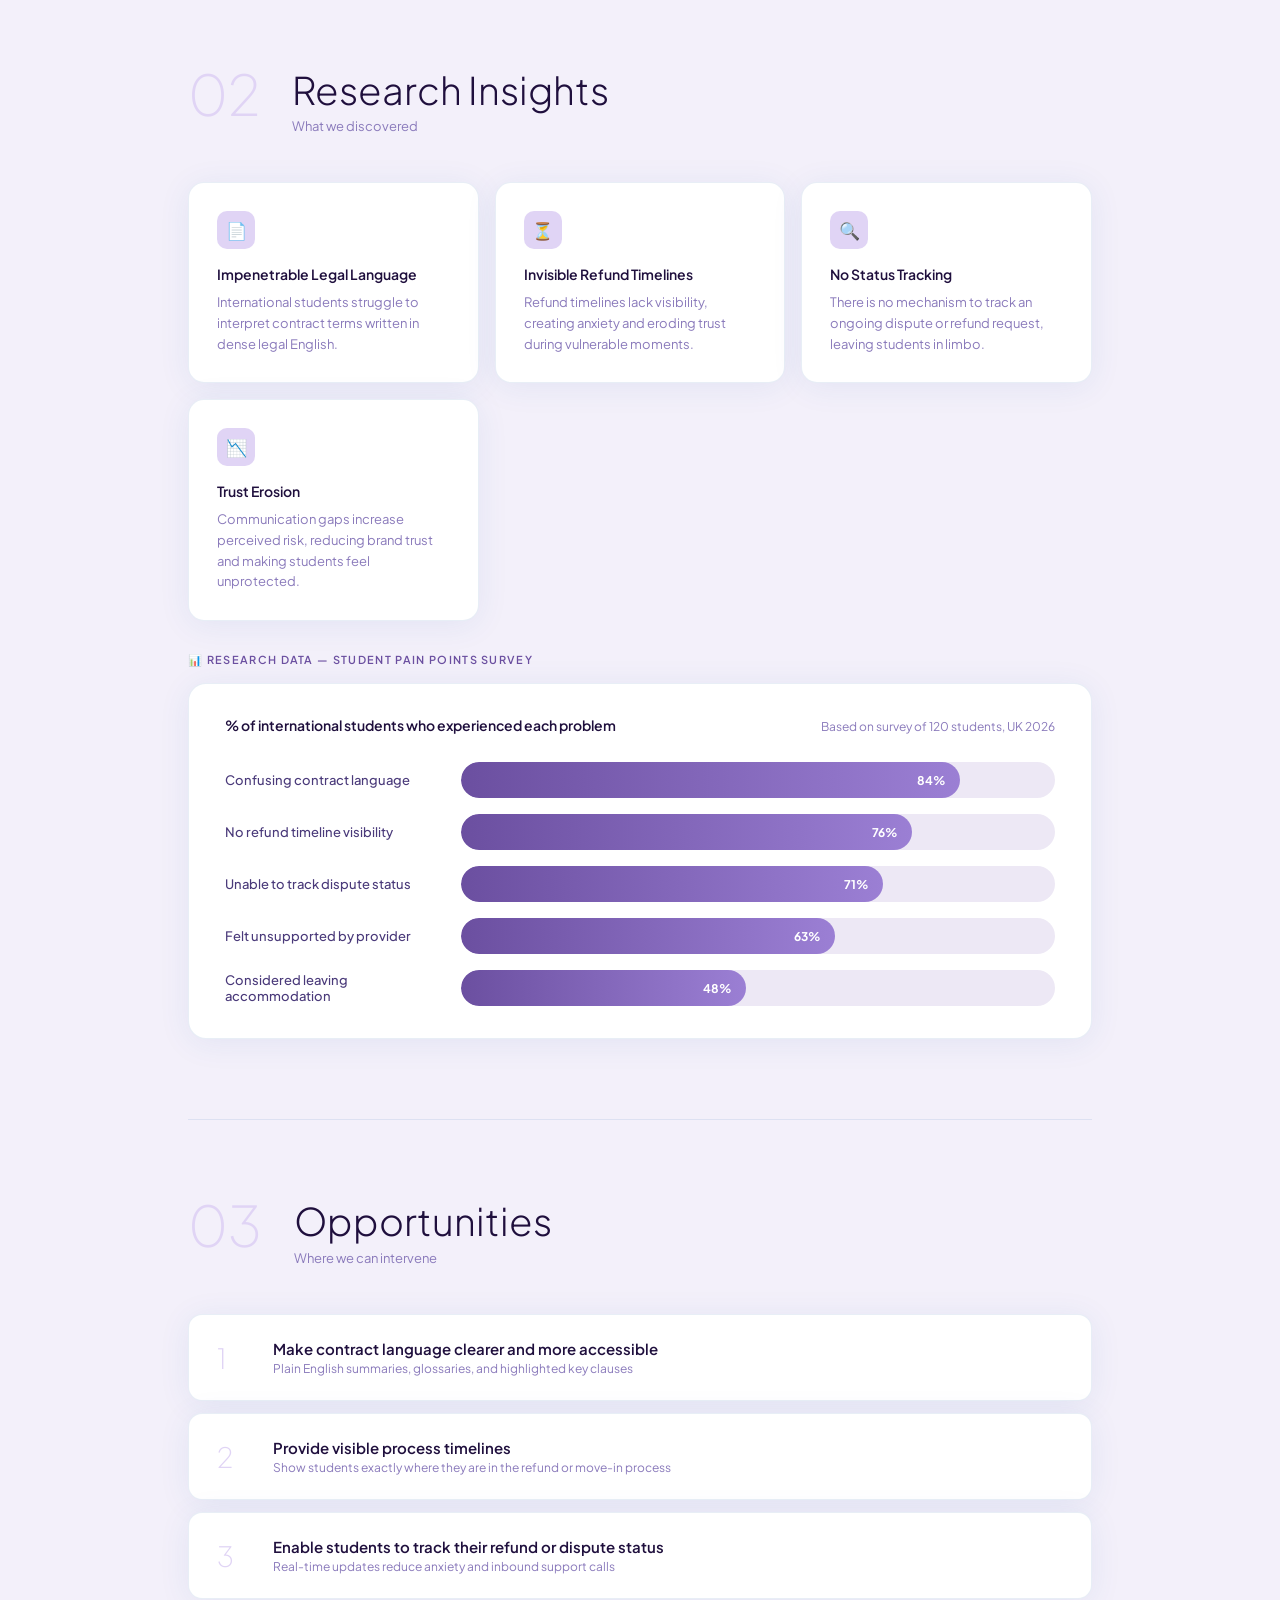
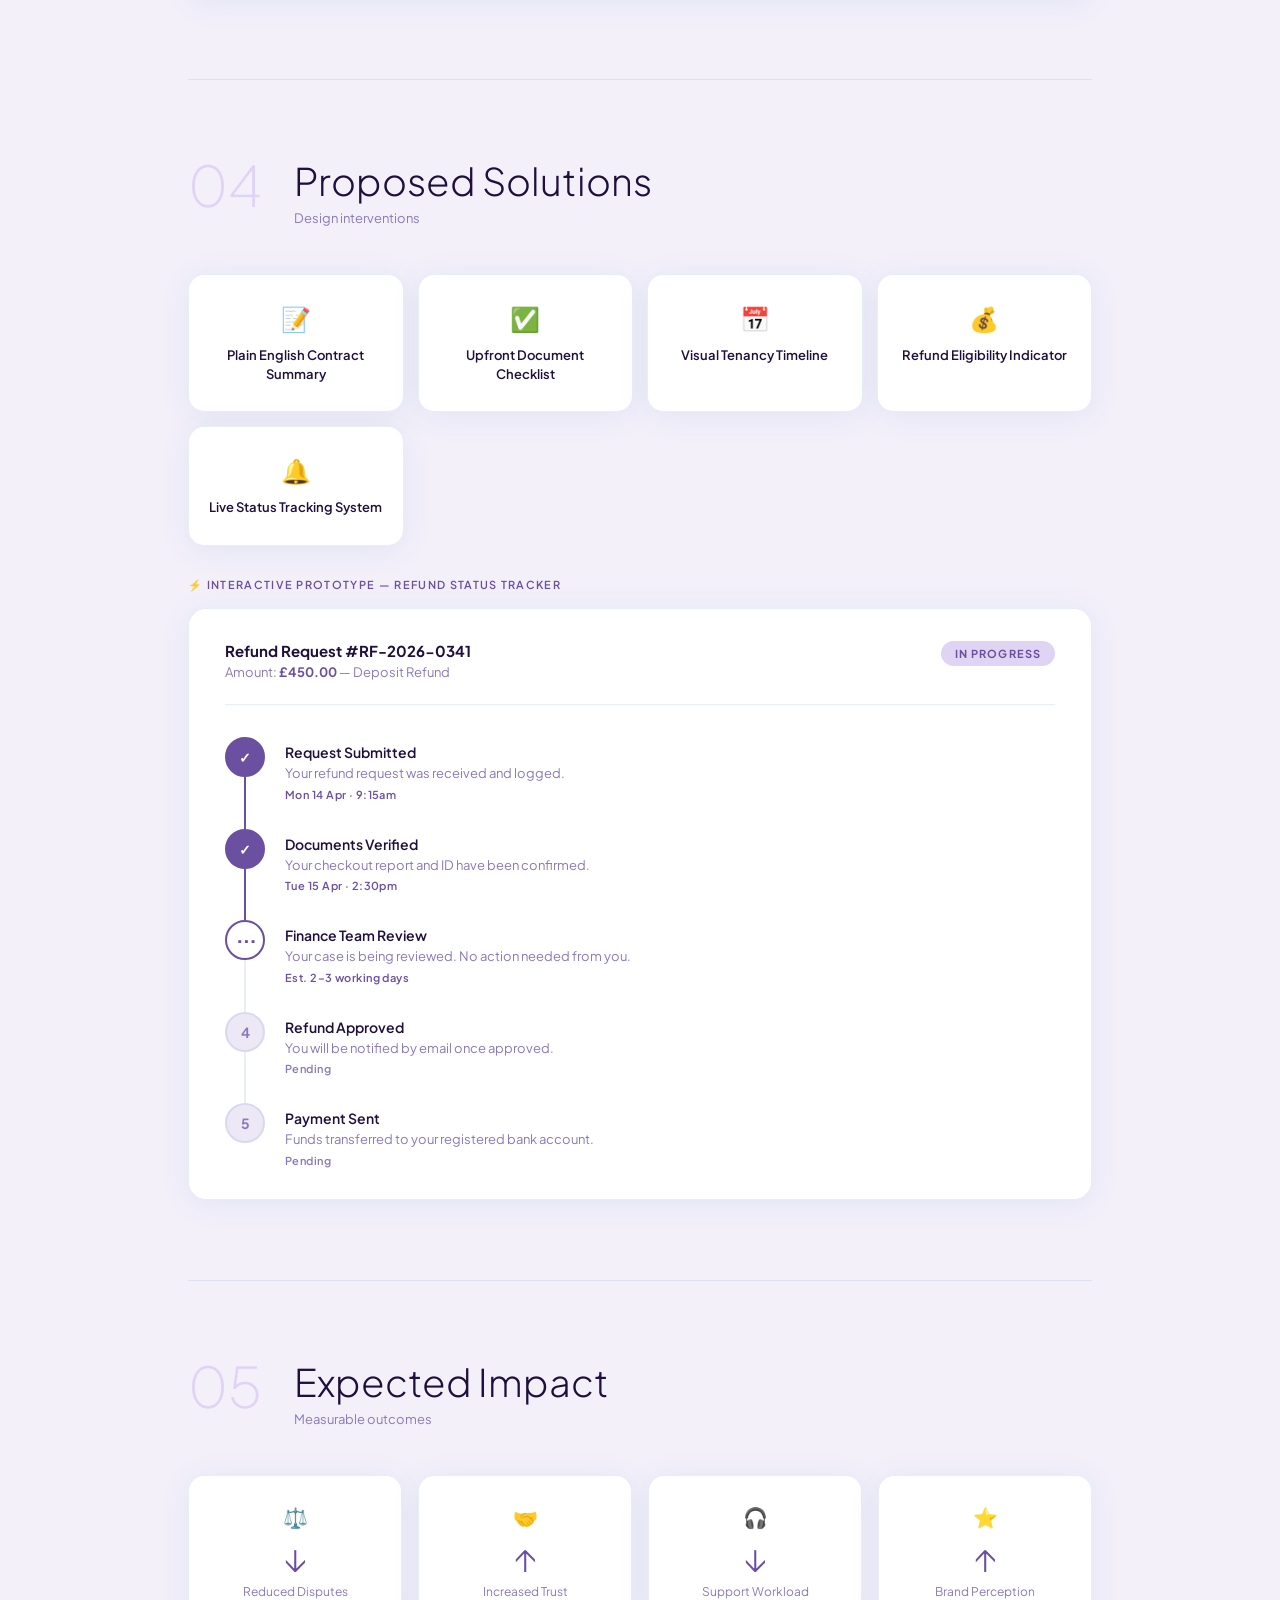
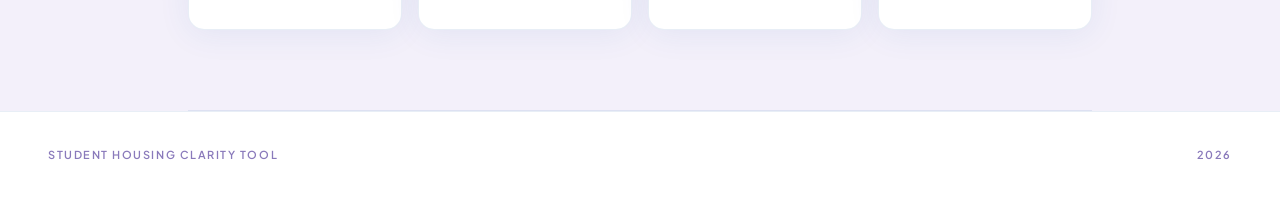
==== commit 25025bd6: "Update accommodation.html" ====
--- a/accommodation.html
+++ b/accommodation.html
@@ -581,7 +581,7 @@
 
   <section class="hero">
     <p class="hero-eyebrow">Project A — Student Housing</p>
-    <h1 class="hero-title">Student<br>Accommodation<br><span class="hero-accent">Transparency</span></h1>
+   <h1 class="hero-title">Student Housing<br><span class="hero-accent">Clarity Tool</span></h1>
     <p class="hero-desc">Improving contract clarity and refund visibility for international students renting in the UK — reducing disputes, building trust.</p>
     <div class="hero-stats">
       <div><div class="stat-label">Focus Area</div><div class="stat-value">Trust & Clarity</div></div>
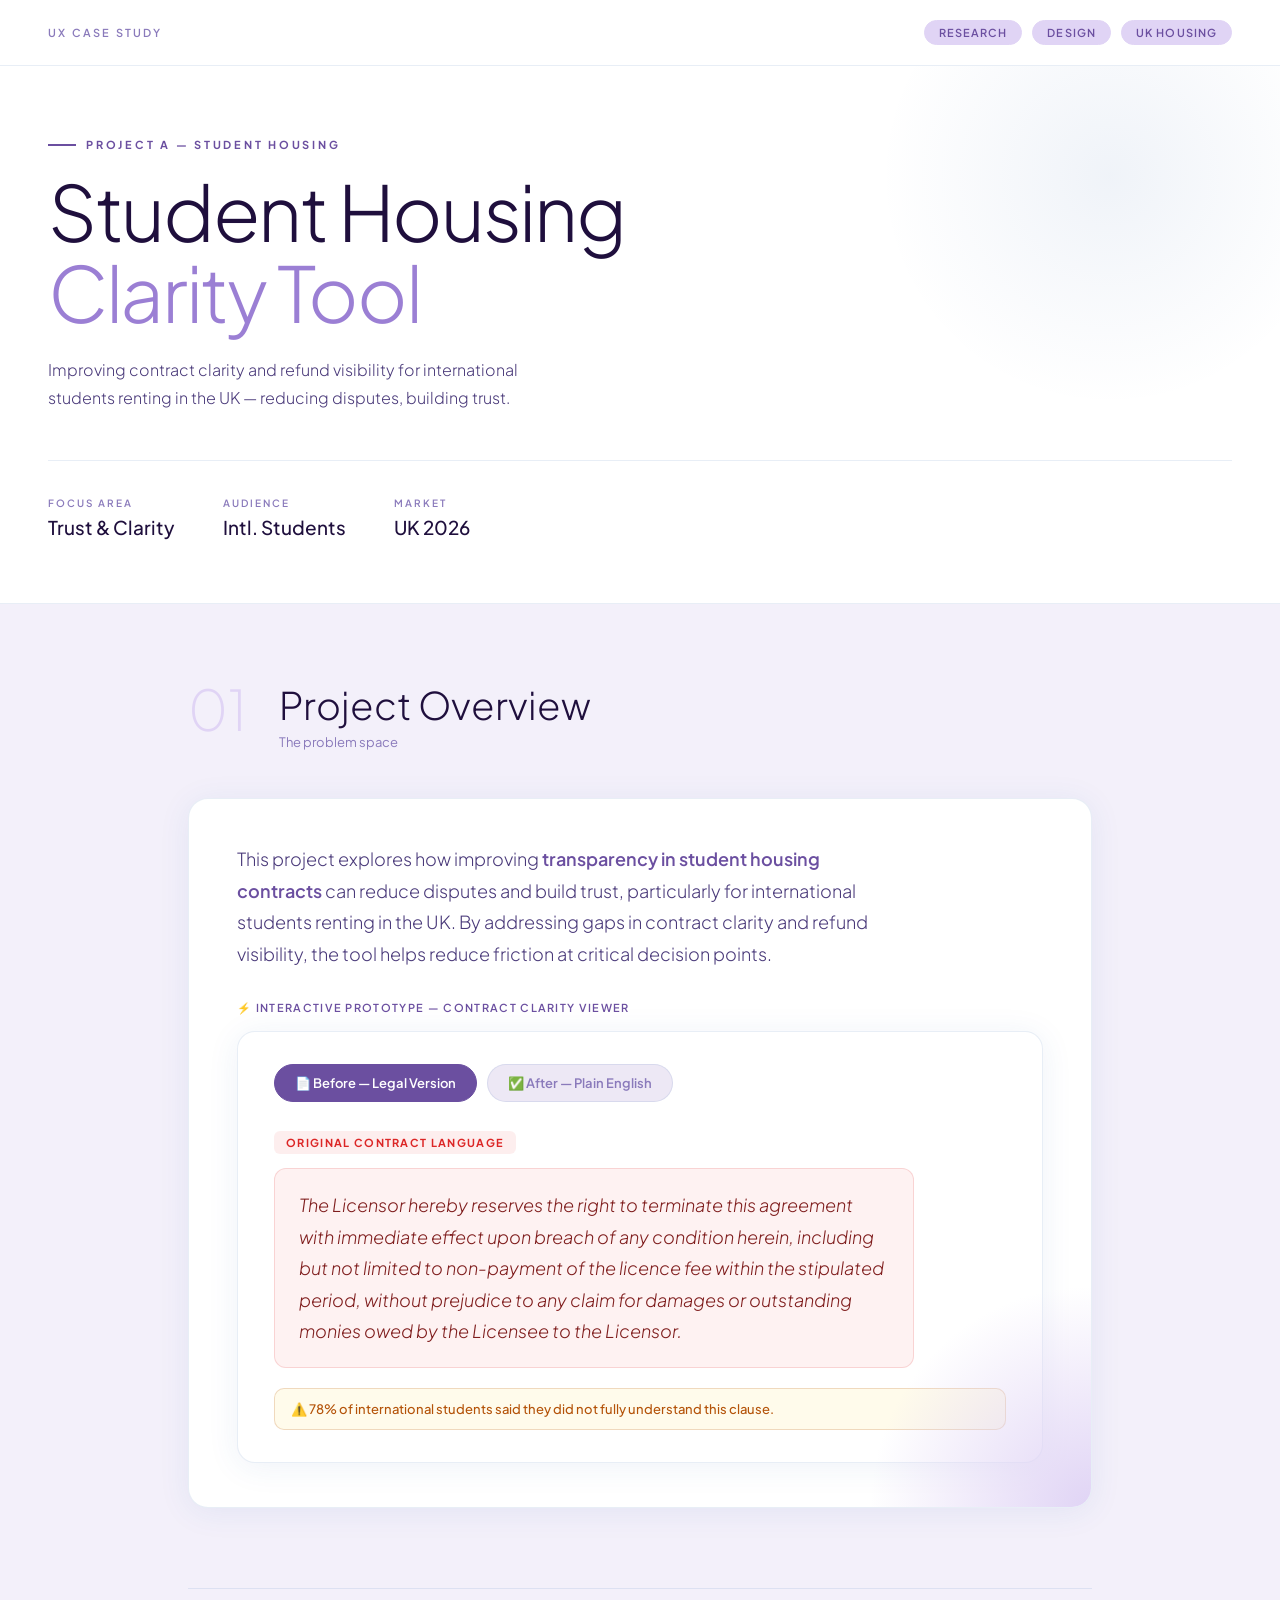
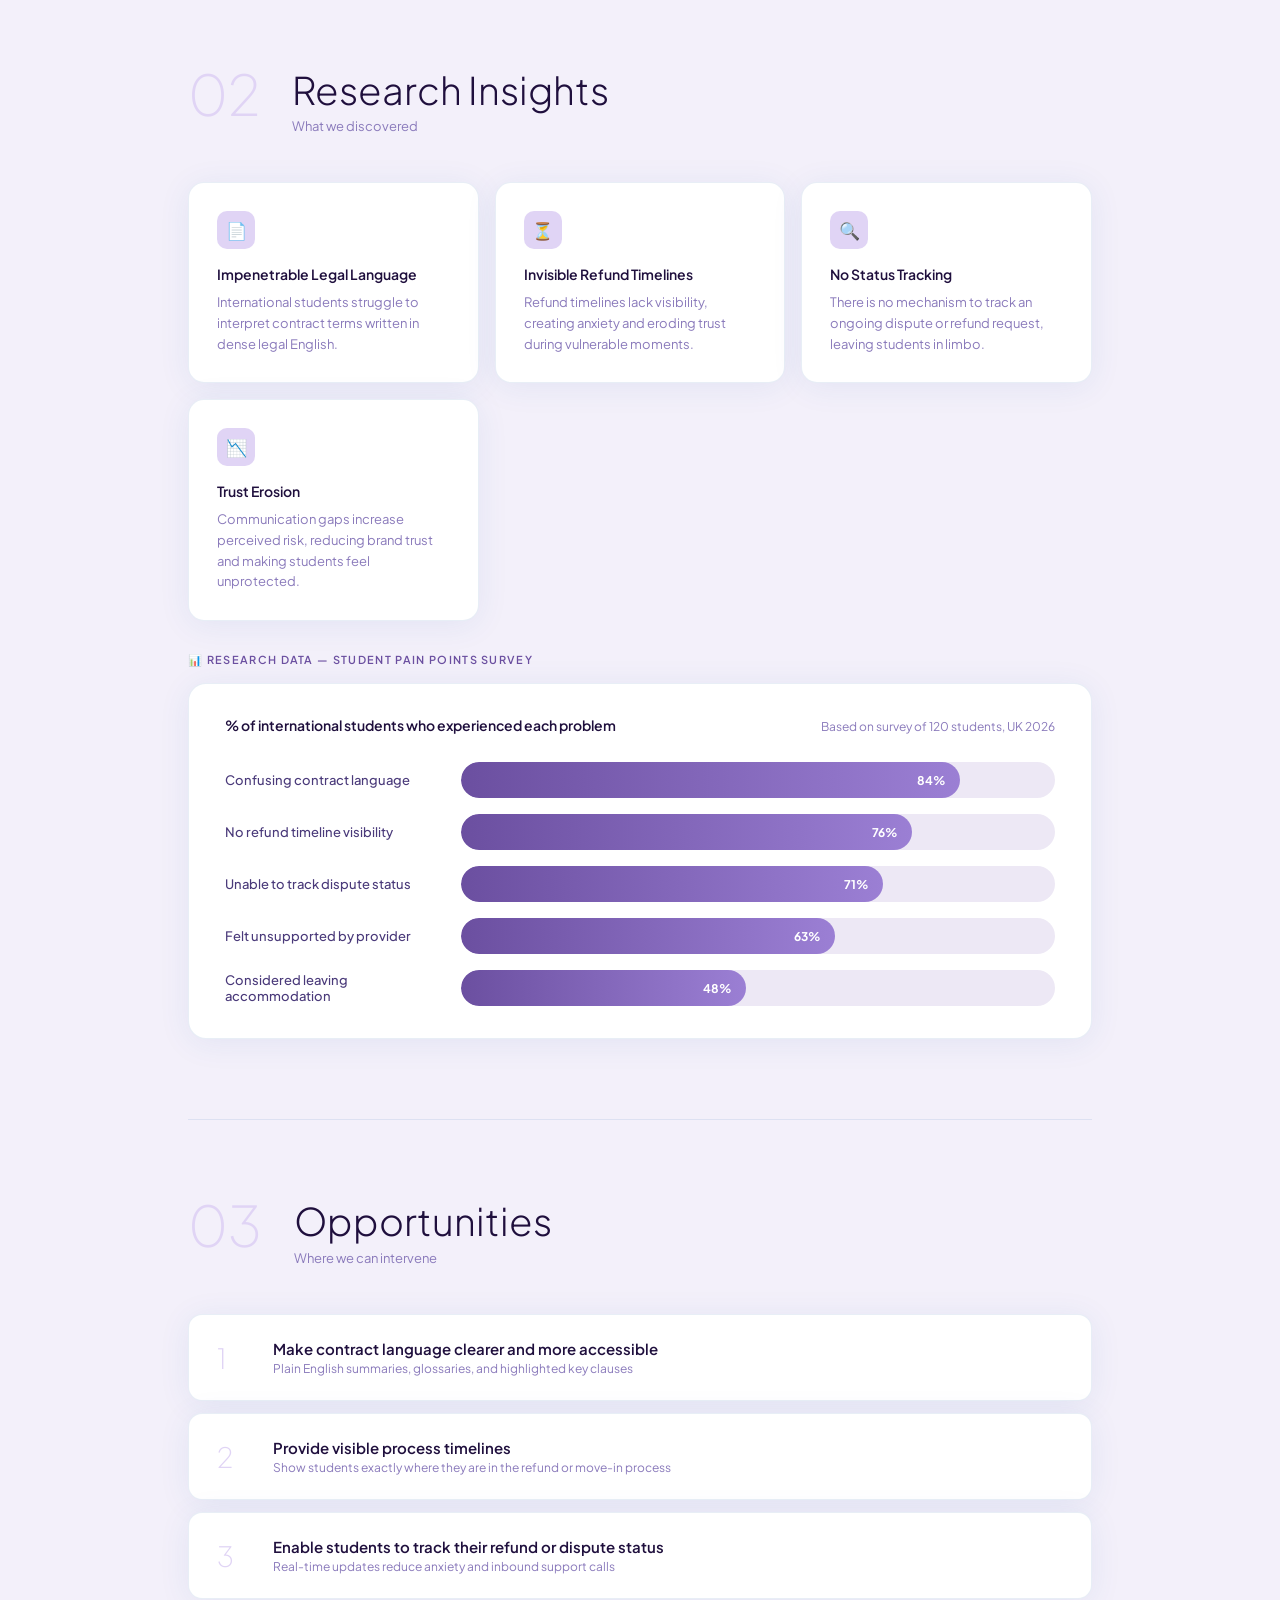
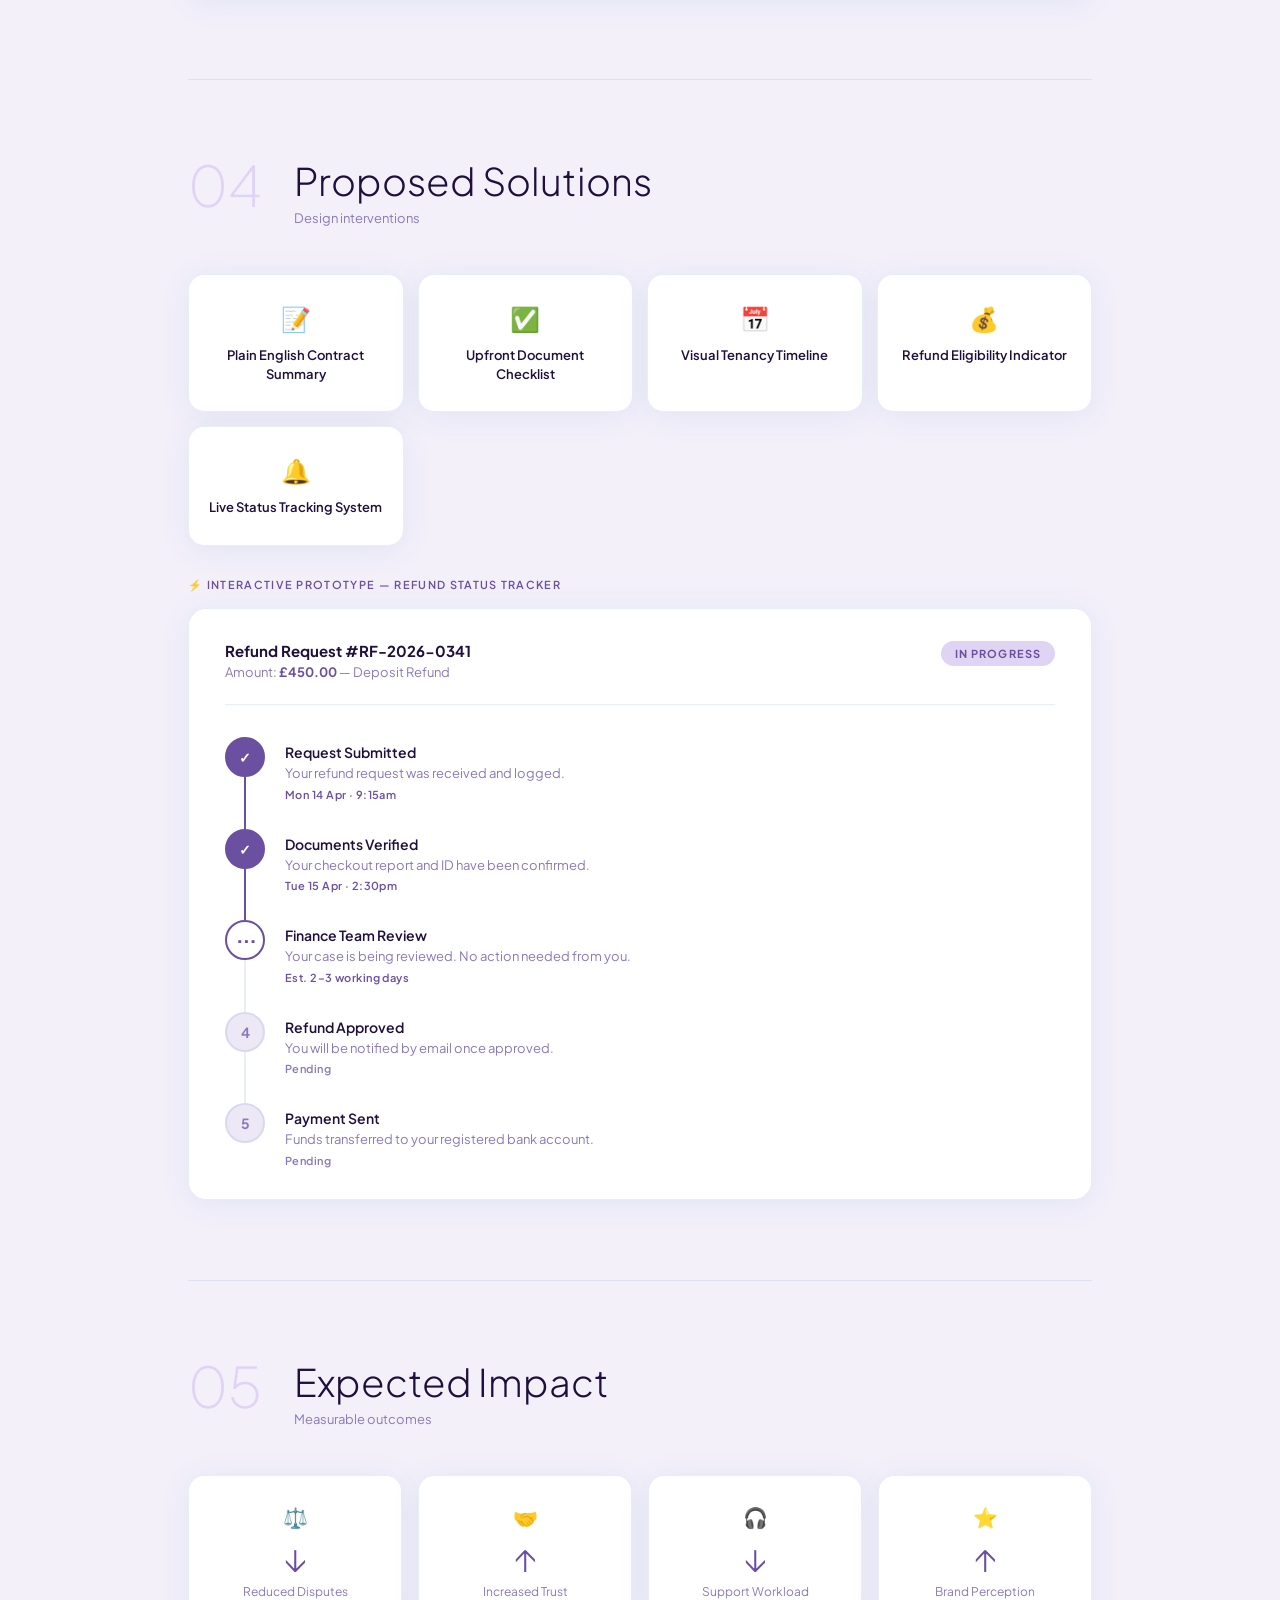
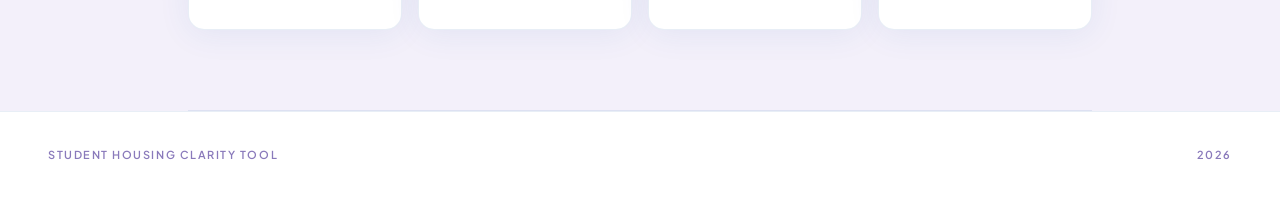
==== commit 5b6bdda3: "Update accommodation.html" ====
--- a/accommodation.html
+++ b/accommodation.html
@@ -602,7 +602,7 @@
         </div>
       </div>
       <div class="overview-card">
-        <p>This project explores how improving <strong>transparency in student accommodation contracts</strong> can reduce disputes and increase trust among international students in the UK. From contract language to refund timelines, small clarity gaps create significant anxiety.</p>
+       <p>This project explores how improving <strong>transparency in student housing contracts</strong> can reduce disputes and build trust, particularly for international students renting in the UK. By addressing gaps in contract clarity and refund visibility, the tool helps reduce friction at critical decision points.</p>
         <div class="proto-label">⚡ Interactive Prototype — Contract Clarity Viewer</div>
         <div class="contract-viewer">
           <div class="cv-toggle">
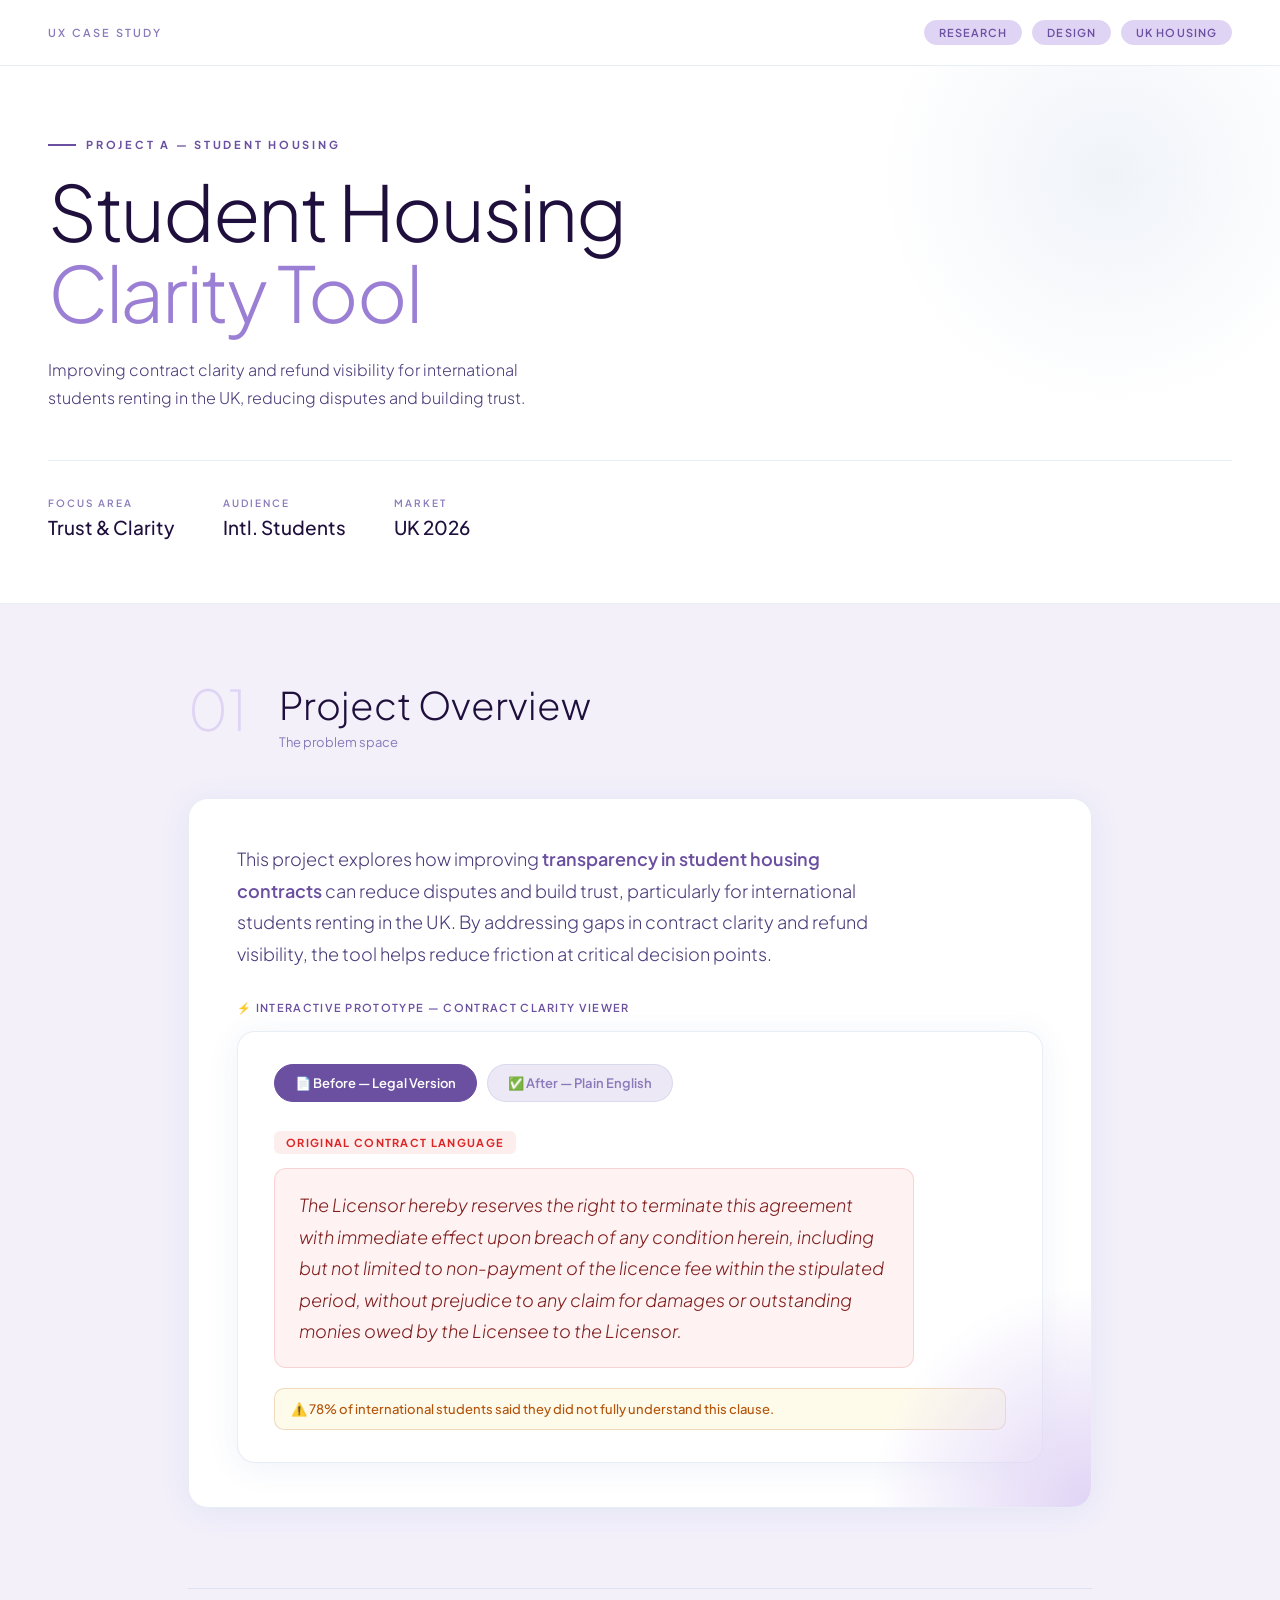
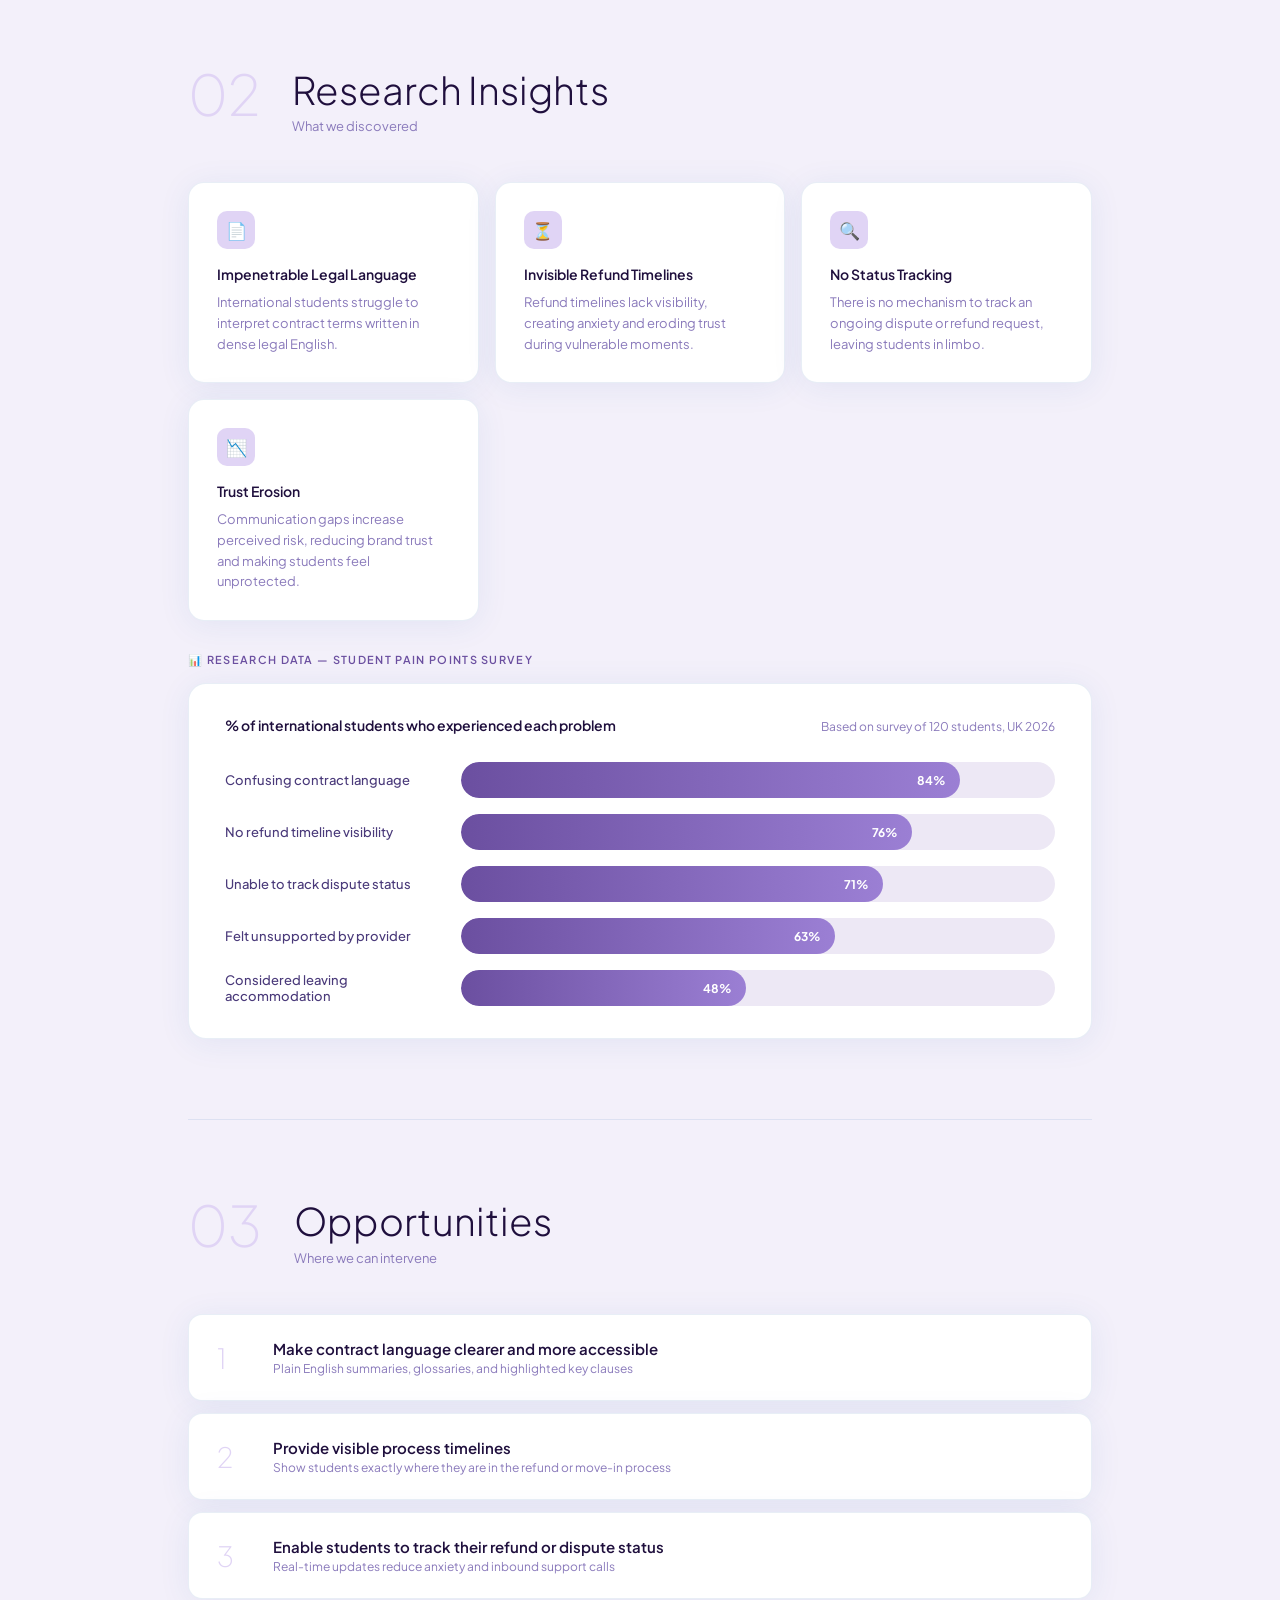
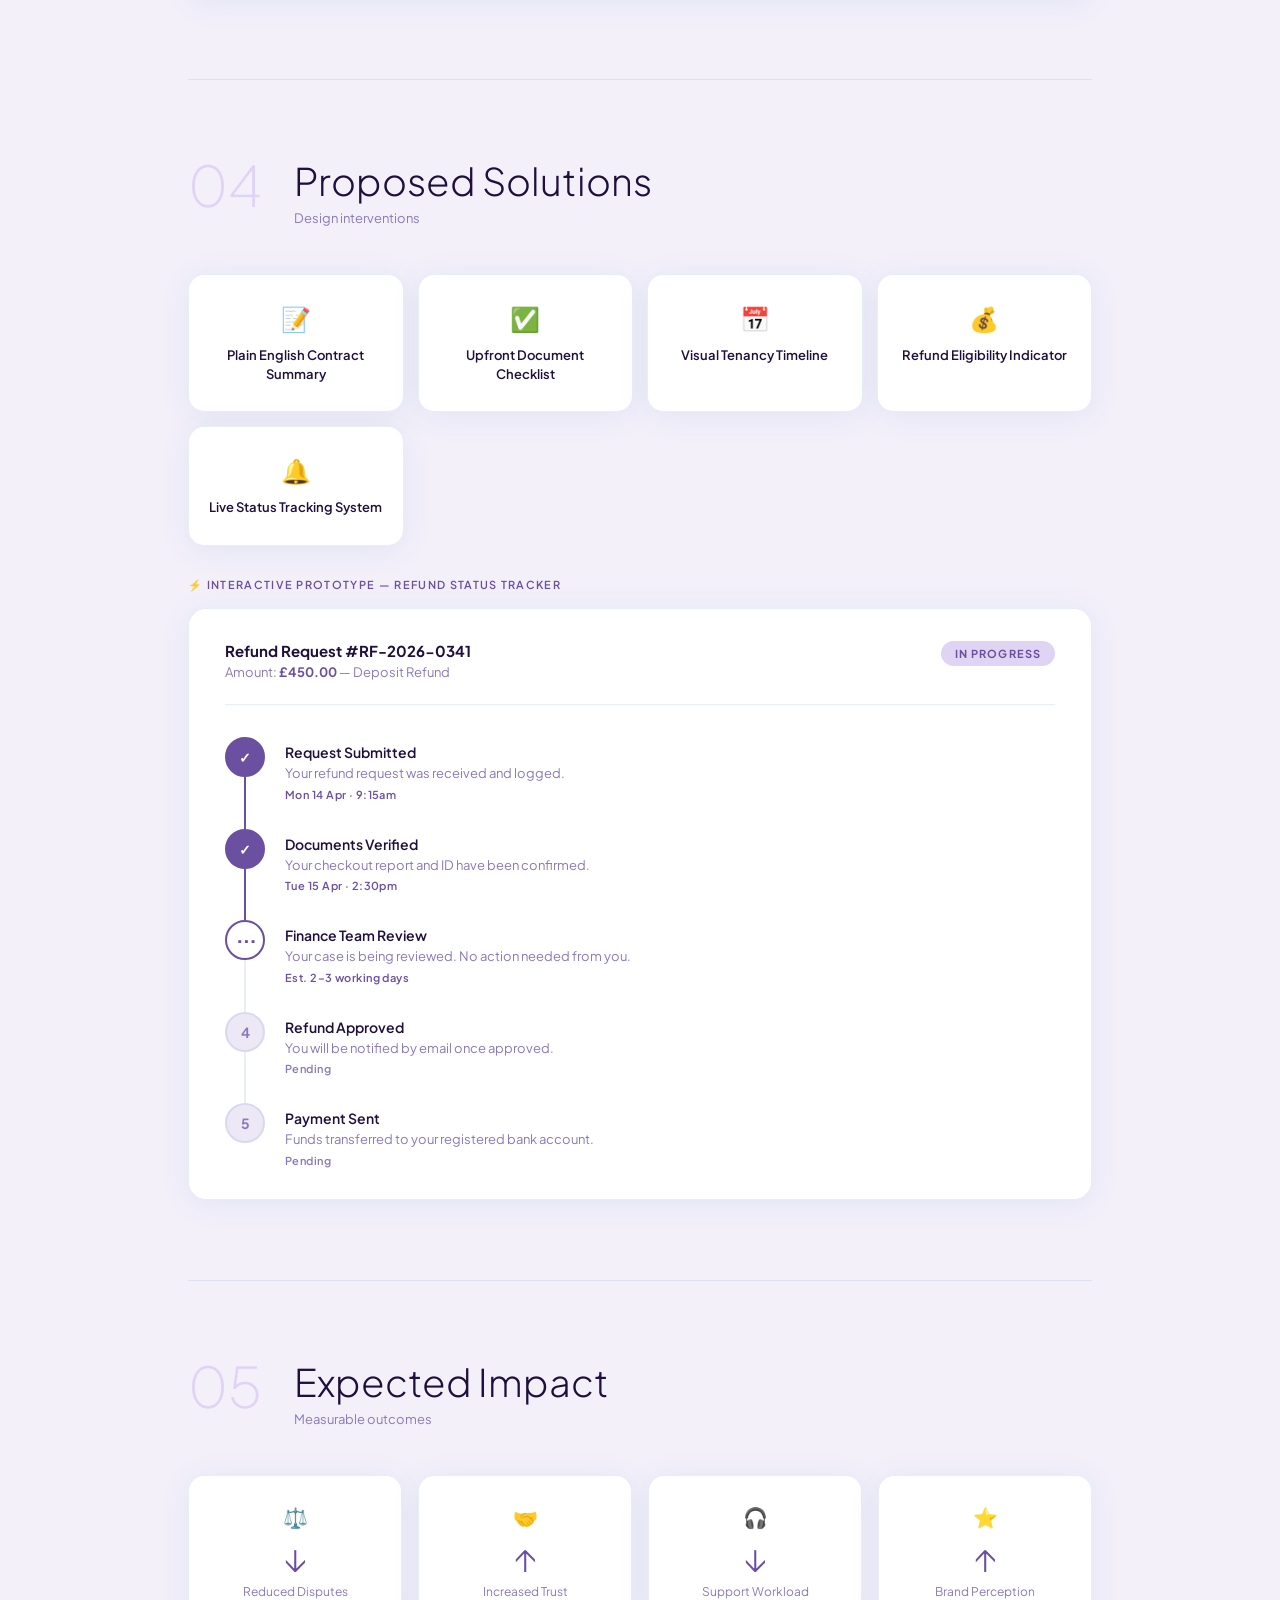
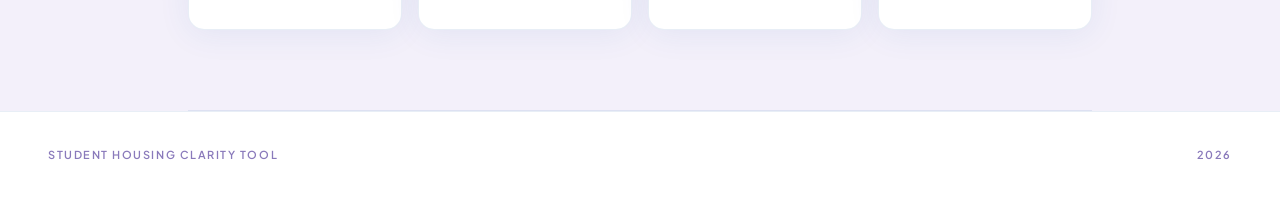
==== commit ddd92547: "Update accommodation.html" ====
--- a/accommodation.html
+++ b/accommodation.html
@@ -582,7 +582,7 @@
   <section class="hero">
     <p class="hero-eyebrow">Project A — Student Housing</p>
    <h1 class="hero-title">Student Housing<br><span class="hero-accent">Clarity Tool</span></h1>
-    <p class="hero-desc">Improving contract clarity and refund visibility for international students renting in the UK — reducing disputes, building trust.</p>
+    <p class="hero-desc">Improving contract clarity and refund visibility for international students renting in the UK, reducing disputes and building trust.</p>
     <div class="hero-stats">
       <div><div class="stat-label">Focus Area</div><div class="stat-value">Trust & Clarity</div></div>
       <div><div class="stat-label">Audience</div><div class="stat-value">Intl. Students</div></div>
